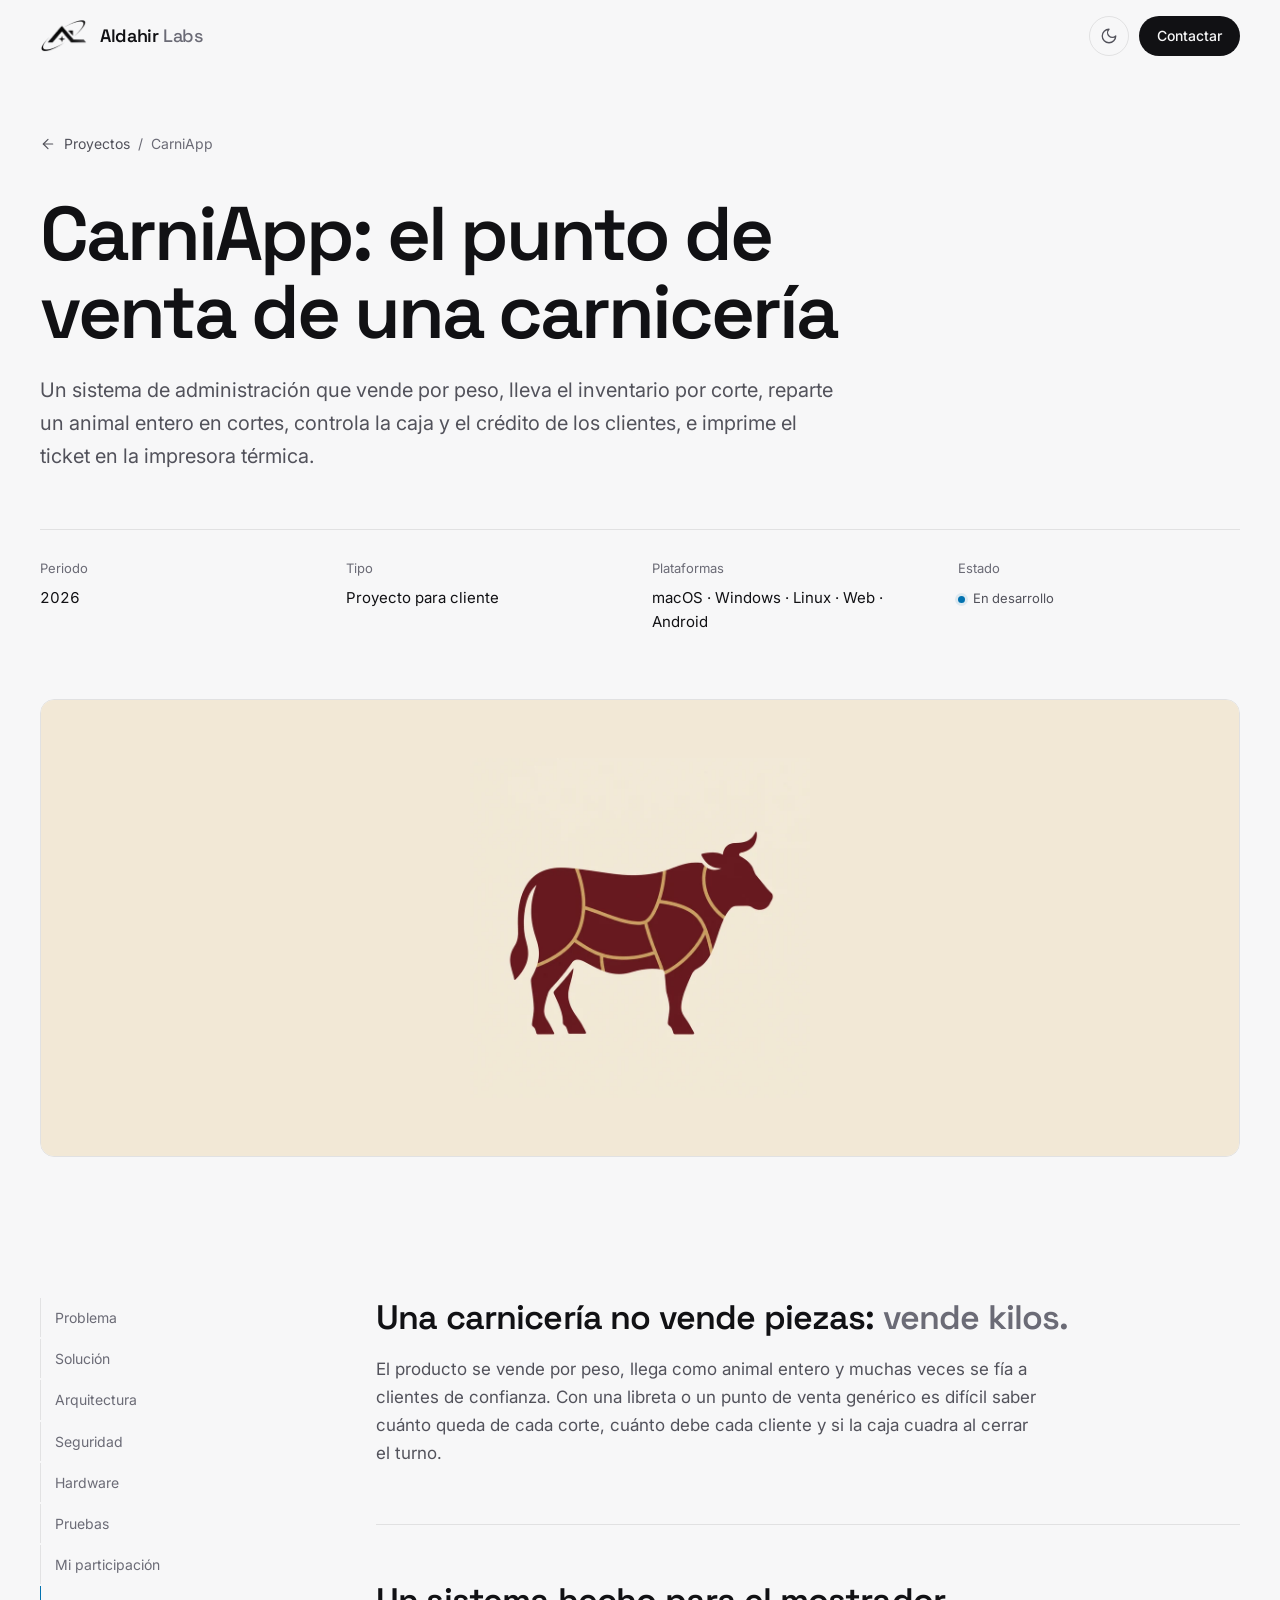
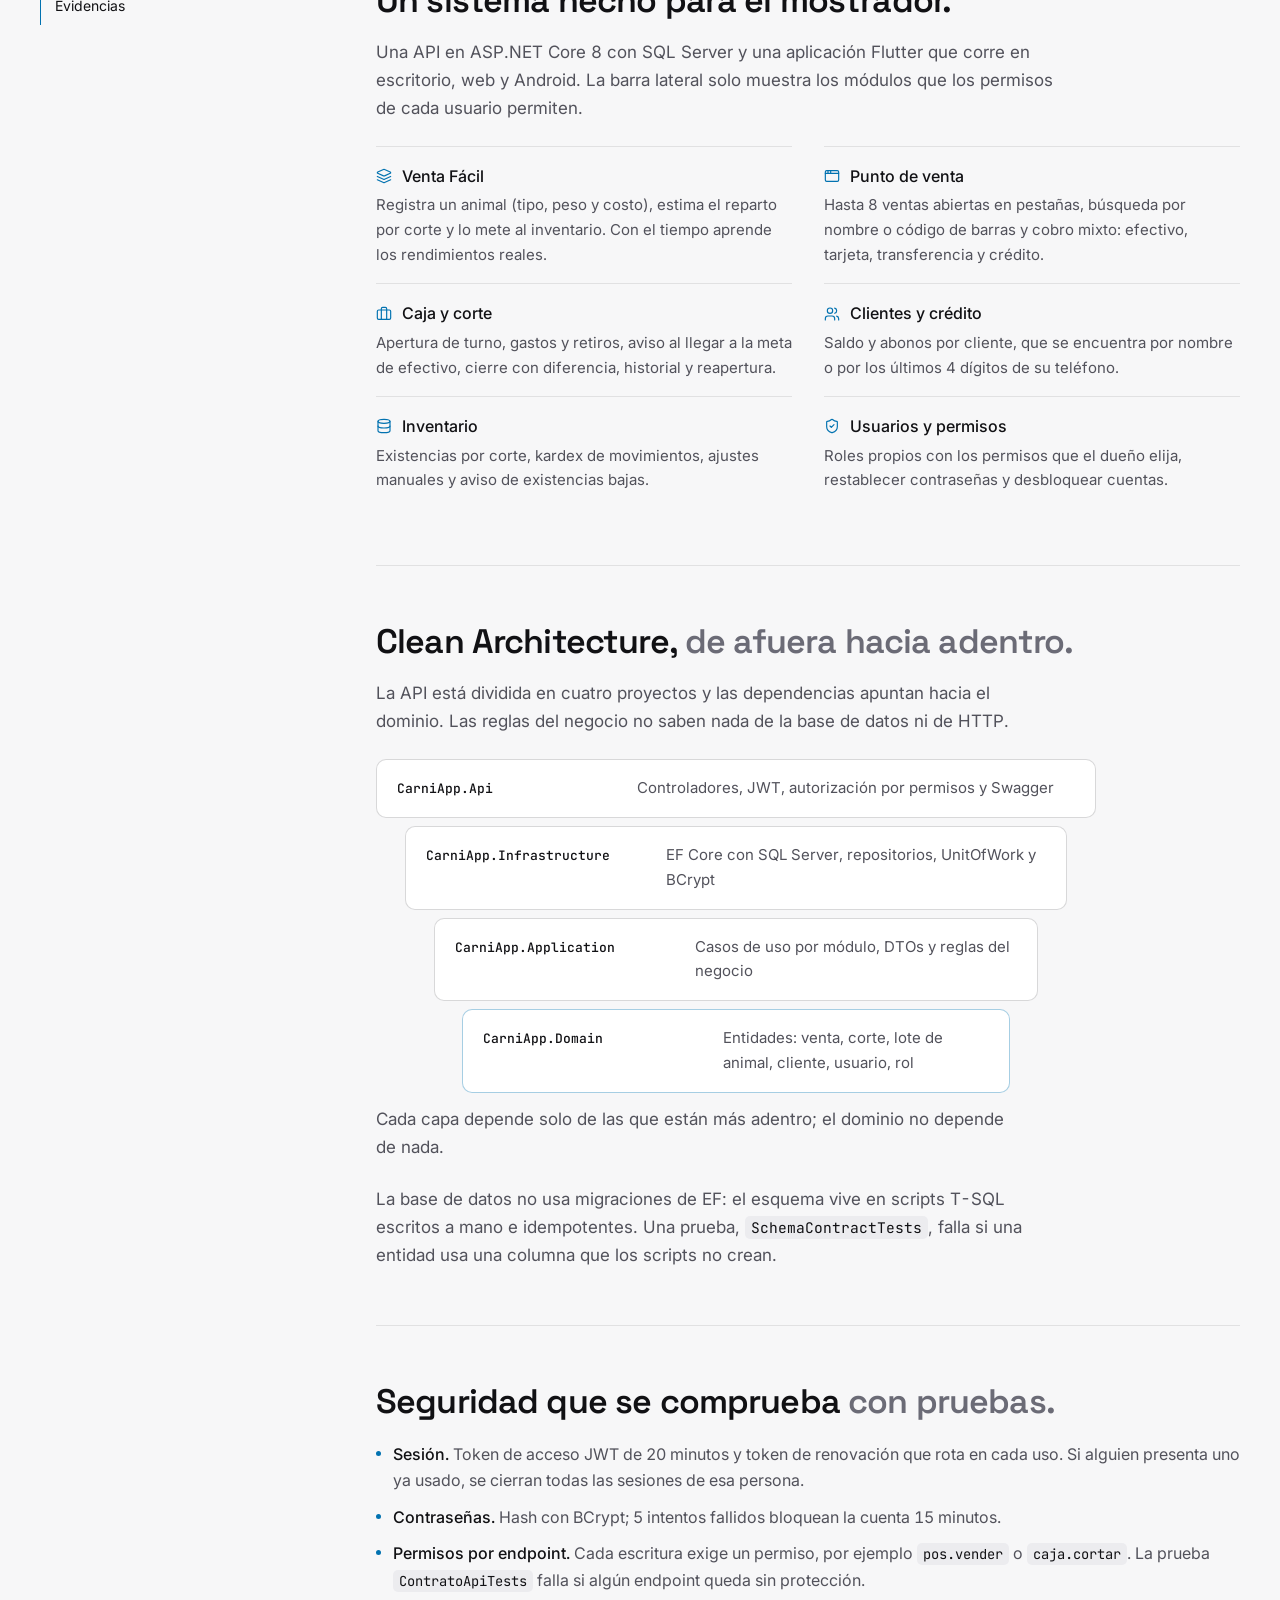
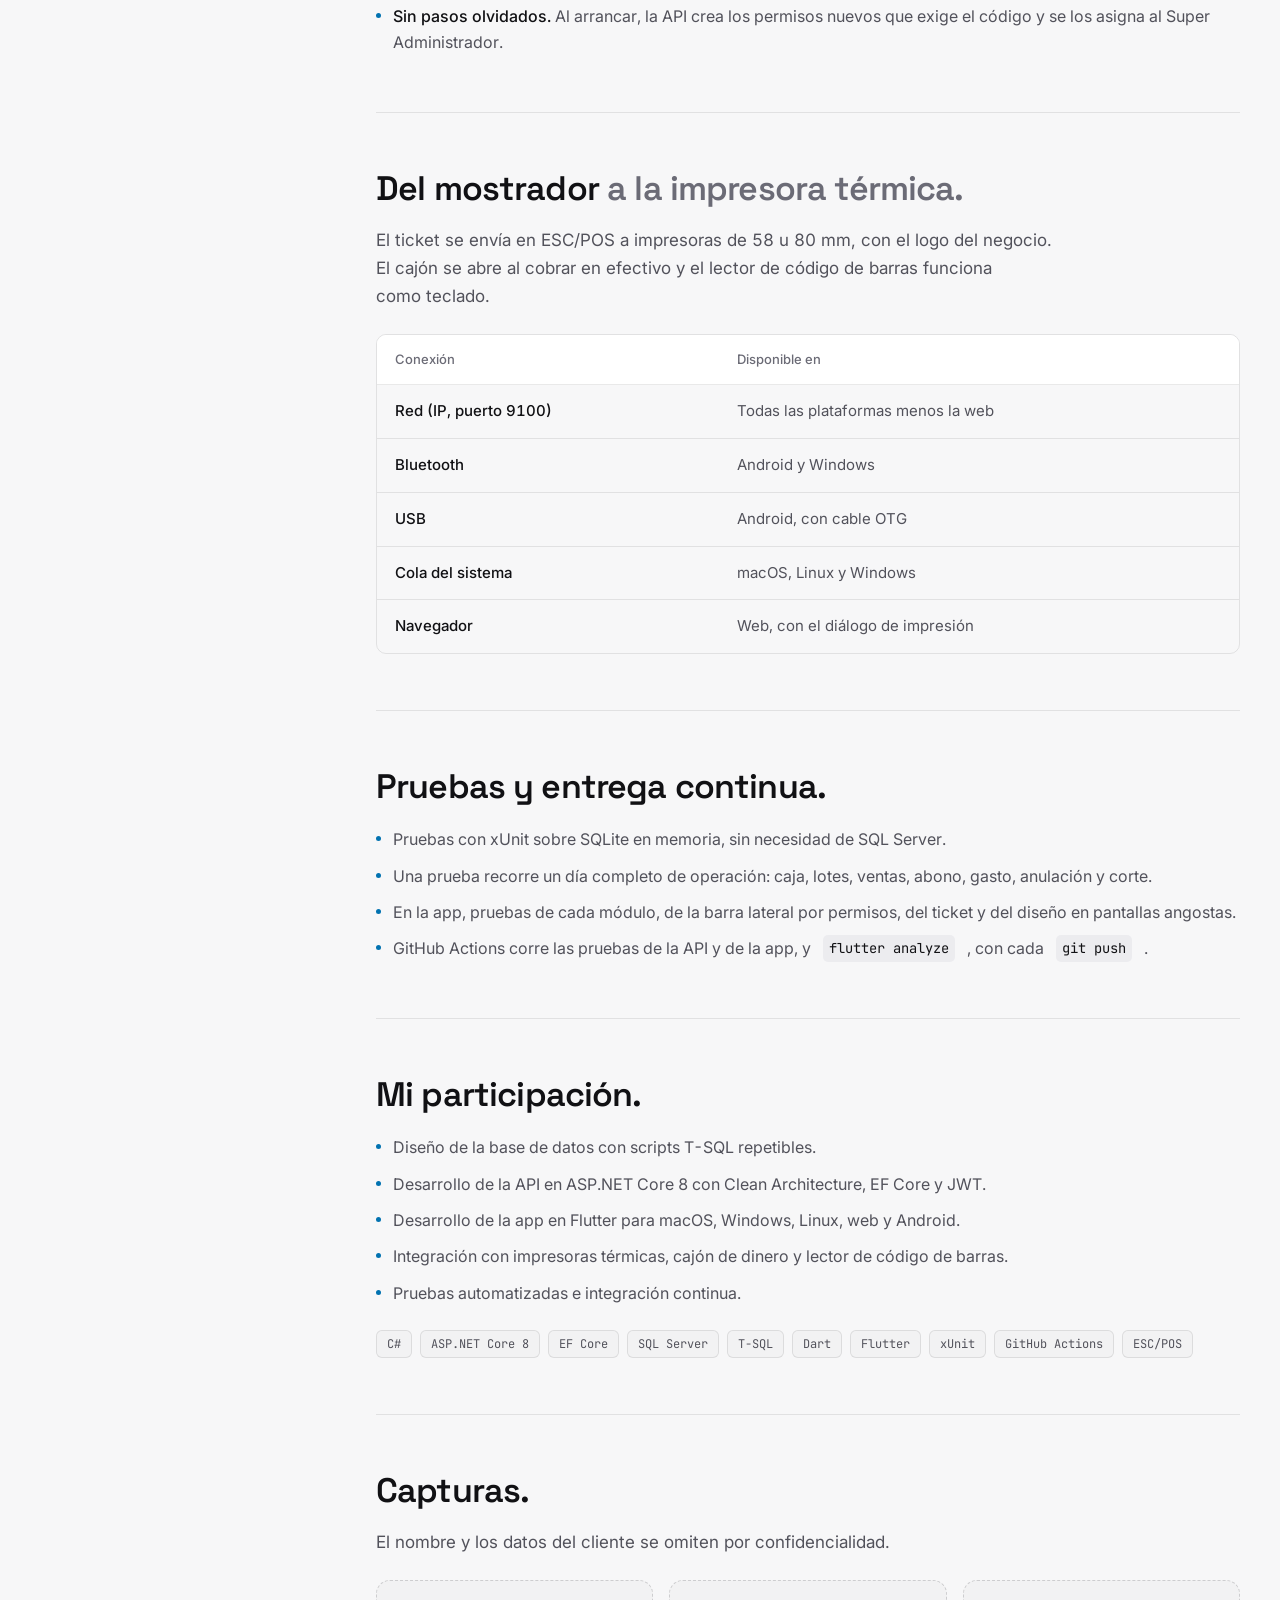
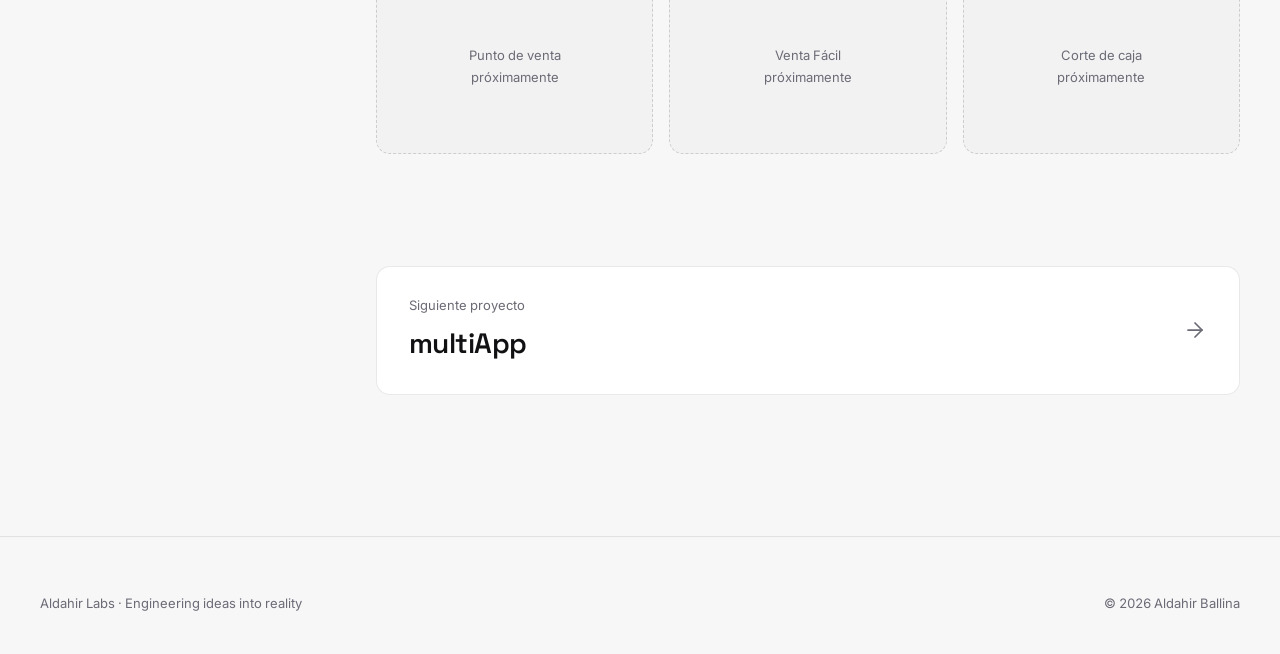
==== proyectos/carniapp.html @ 30ade59b "Web Site Upload" ====
<!doctype html>
<html lang="es">
<head>
  <meta charset="utf-8">
  <meta name="viewport" content="width=device-width, initial-scale=1, viewport-fit=cover">
  <title>CarniApp — Caso de estudio · Aldahir Labs</title>
  <meta name="description" content="Caso de estudio: sistema de administración y punto de venta para una carnicería, con API en ASP.NET Core 8 (Clean Architecture) y app Flutter para escritorio, web y Android.">
  <meta name="theme-color" content="#0b0b0d">
  <meta name="color-scheme" content="dark light">
  <script>
    // Tema: el elegido con el botón o, si no hay, el del sistema. Se aplica antes de pintar.
    (() => {
      let theme = null;
      try { theme = localStorage.getItem("al-theme"); } catch (e) {}
      if (theme !== "light" && theme !== "dark") theme = matchMedia("(prefers-color-scheme: light)").matches ? "light" : "dark";
      document.documentElement.dataset.theme = theme;
    })();
    // Movimiento al leer: se activa antes de pintar y se desactiva si main.js no carga
    if (!matchMedia("(prefers-reduced-motion: reduce)").matches) {
      document.documentElement.classList.add("motion");
      setTimeout(() => { if (!window.__alMotion) document.documentElement.classList.remove("motion"); }, 2500);
    }
  </script>
  <meta property="og:type" content="article">
  <meta property="og:site_name" content="Aldahir Labs">
  <meta property="og:title" content="CarniApp — Caso de estudio">
  <meta property="og:description" content="Punto de venta, inventario por corte, caja y crédito para una carnicería. ASP.NET Core 8 + Flutter.">
  <meta property="og:image" content="../assets/img/og-image.png">
  <meta name="twitter:card" content="summary_large_image">

  <link rel="icon" href="../favicon.ico" sizes="any">
  <link rel="icon" href="../assets/brand/favicon-64.png" type="image/png">
  <link rel="apple-touch-icon" href="../assets/brand/apple-touch-icon.png">

  <link rel="preconnect" href="https://fonts.googleapis.com">
  <link rel="preconnect" href="https://fonts.gstatic.com" crossorigin>
  <link href="https://fonts.googleapis.com/css2?family=Inter:wght@400;500;600&family=JetBrains+Mono:wght@400;500&family=Space+Grotesk:wght@500;600;700&display=swap" rel="stylesheet">
  <link rel="stylesheet" href="../assets/css/styles.css">
</head>
<body>
  <a class="skip-link" href="#main">Saltar al contenido</a>
  <div class="read-progress" aria-hidden="true"></div>

  <header class="nav" id="nav">
    <div class="container nav-inner">
      <a href="../index.html" class="brand" aria-label="Aldahir Labs, inicio">
        <span class="brand-mark"><img src="../assets/brand/isotipo.webp" alt="" width="48" height="34"><svg class="brand-glint" viewBox="0 0 24 24" aria-hidden="true"><path d="M12 0c.6 6.3 5.7 11.4 12 12-6.3.6-11.4 5.7-12 12-.6-6.3-5.7-11.4-12-12C6.3 11.4 11.4 6.3 12 0z"/></svg></span>
        <span class="brand-name">Aldahir <span>Labs</span></span>
      </a>
      <div class="nav-actions">
        <button class="theme-toggle" type="button" data-theme-toggle aria-label="Cambiar a modo claro"><svg class="icon icon-sun"><use href="../assets/icons.svg#sun"/></svg><svg class="icon icon-moon"><use href="../assets/icons.svg#moon"/></svg></button>
        <a href="../index.html#contacto" class="btn btn-primary btn-sm">Contactar</a>
      </div>
    </div>
  </header>

  <main id="main">
    <section class="cs-hero">
      <div class="container">
        <nav class="crumbs" aria-label="Ruta">
          <a href="../index.html#proyectos"><svg class="icon"><use href="../assets/icons.svg#arrow-left"/></svg>Proyectos</a>
          <span aria-hidden="true">/</span>
          <span aria-current="page">CarniApp</span>
        </nav>
        <h1 class="cs-title">CarniApp: el punto de venta de una carnicería</h1>
        <p class="cs-lead">Un sistema de administración que vende por peso, lleva el inventario por corte, reparte un animal entero en cortes, controla la caja y el crédito de los clientes, e imprime el ticket en la impresora térmica.</p>
        <dl class="cs-meta">
          <div><dt>Periodo</dt><dd>2026</dd></div>
          <div><dt>Tipo</dt><dd>Proyecto para cliente</dd></div>
          <div><dt>Plataformas</dt><dd>macOS · Windows · Linux · Web · Android</dd></div>
          <div><dt>Estado</dt><dd><span class="status">En desarrollo</span></dd></div>
        </dl>
      </div>
    </section>

    <div class="container">
      <figure class="case-figure" data-reveal="figure">
        <div class="case-visual visual-carni">
          <img src="../assets/img/projects/carniapp-icon-720.webp" alt="Ícono de CarniApp: silueta de una res dividida en cortes" width="720" height="720">
        </div>
      </figure>
    </div>

    <section class="section">
      <div class="container cs-body">
        <nav class="cs-toc" aria-label="Contenido del caso">
          <a href="#problema">Problema</a>
          <a href="#solucion">Solución</a>
          <a href="#arquitectura">Arquitectura</a>
          <a href="#seguridad">Seguridad</a>
          <a href="#hardware">Hardware</a>
          <a href="#calidad">Pruebas</a>
          <a href="#participacion">Mi participación</a>
          <a href="#evidencias">Evidencias</a>
        </nav>

        <div>
          <article class="cs-section" id="problema">
            <h2 data-reveal="title">Una carnicería no vende piezas: <span class="dim">vende kilos.</span></h2>
            <p>El producto se vende por peso, llega como animal entero y muchas veces se fía a clientes de confianza. Con una libreta o un punto de venta genérico es difícil saber cuánto queda de cada corte, cuánto debe cada cliente y si la caja cuadra al cerrar el turno.</p>
            <!-- TODO: ajusta este párrafo con el contexto real del cliente (sin nombrarlo si no está autorizado). -->
          </article>

          <article class="cs-section" id="solucion">
            <h2 data-reveal="title">Un sistema hecho para el mostrador.</h2>
            <p>Una API en ASP.NET Core 8 con SQL Server y una aplicación Flutter que corre en escritorio, web y Android. La barra lateral solo muestra los módulos que los permisos de cada usuario permiten.</p>
            <ul class="feature-list" data-reveal="list">
              <li><b><svg class="icon"><use href="../assets/icons.svg#layers"/></svg>Venta Fácil</b><span>Registra un animal (tipo, peso y costo), estima el reparto por corte y lo mete al inventario. Con el tiempo aprende los rendimientos reales.</span></li>
              <li><b><svg class="icon"><use href="../assets/icons.svg#app-window"/></svg>Punto de venta</b><span>Hasta 8 ventas abiertas en pestañas, búsqueda por nombre o código de barras y cobro mixto: efectivo, tarjeta, transferencia y crédito.</span></li>
              <li><b><svg class="icon"><use href="../assets/icons.svg#briefcase"/></svg>Caja y corte</b><span>Apertura de turno, gastos y retiros, aviso al llegar a la meta de efectivo, cierre con diferencia, historial y reapertura.</span></li>
              <li><b><svg class="icon"><use href="../assets/icons.svg#users"/></svg>Clientes y crédito</b><span>Saldo y abonos por cliente, que se encuentra por nombre o por los últimos 4 dígitos de su teléfono.</span></li>
              <li><b><svg class="icon"><use href="../assets/icons.svg#database"/></svg>Inventario</b><span>Existencias por corte, kardex de movimientos, ajustes manuales y aviso de existencias bajas.</span></li>
              <li><b><svg class="icon"><use href="../assets/icons.svg#shield"/></svg>Usuarios y permisos</b><span>Roles propios con los permisos que el dueño elija, restablecer contraseñas y desbloquear cuentas.</span></li>
            </ul>
          </article>

          <article class="cs-section" id="arquitectura">
            <h2 data-reveal="title">Clean Architecture, <span class="dim">de afuera hacia adentro.</span></h2>
            <p>La API está dividida en cuatro proyectos y las dependencias apuntan hacia el dominio. Las reglas del negocio no saben nada de la base de datos ni de HTTP.</p>
            <div class="layers" data-reveal="layers" role="list" aria-label="Capas de la API">
              <div class="layer" role="listitem"><b>CarniApp.Api</b><span>Controladores, JWT, autorización por permisos y Swagger</span></div>
              <div class="layer" role="listitem"><b>CarniApp.Infrastructure</b><span>EF Core con SQL Server, repositorios, UnitOfWork y BCrypt</span></div>
              <div class="layer" role="listitem"><b>CarniApp.Application</b><span>Casos de uso por módulo, DTOs y reglas del negocio</span></div>
              <div class="layer" role="listitem"><b>CarniApp.Domain</b><span>Entidades: venta, corte, lote de animal, cliente, usuario, rol</span></div>
            </div>
            <p class="layers-note">Cada capa depende solo de las que están más adentro; el dominio no depende de nada.</p>
            <p class="follow">La base de datos no usa migraciones de EF: el esquema vive en scripts T-SQL escritos a mano e idempotentes. Una prueba, <code>SchemaContractTests</code>, falla si una entidad usa una columna que los scripts no crean.</p>
          </article>

          <article class="cs-section" id="seguridad">
            <h2 data-reveal="title">Seguridad que se comprueba <span class="dim">con pruebas.</span></h2>
            <ul class="points" data-reveal="list">
              <li><span><strong>Sesión.</strong> Token de acceso JWT de 20 minutos y token de renovación que rota en cada uso. Si alguien presenta uno ya usado, se cierran todas las sesiones de esa persona.</span></li>
              <li><span><strong>Contraseñas.</strong> Hash con BCrypt; 5 intentos fallidos bloquean la cuenta 15 minutos.</span></li>
              <li><span><strong>Permisos por endpoint.</strong> Cada escritura exige un permiso, por ejemplo <code>pos.vender</code> o <code>caja.cortar</code>. La prueba <code>ContratoApiTests</code> falla si algún endpoint queda sin protección.</span></li>
              <li><span><strong>Sin pasos olvidados.</strong> Al arrancar, la API crea los permisos nuevos que exige el código y se los asigna al Super Administrador.</span></li>
            </ul>
          </article>

          <article class="cs-section" id="hardware">
            <h2 data-reveal="title">Del mostrador <span class="dim">a la impresora térmica.</span></h2>
            <p>El ticket se envía en ESC/POS a impresoras de 58 u 80 mm, con el logo del negocio. El cajón se abre al cobrar en efectivo y el lector de código de barras funciona como teclado.</p>
            <div class="table-wrap" data-reveal="fade">
              <table class="data-table">
                <thead><tr><th>Conexión</th><th>Disponible en</th></tr></thead>
                <tbody>
                  <tr><td>Red (IP, puerto 9100)</td><td>Todas las plataformas menos la web</td></tr>
                  <tr><td>Bluetooth</td><td>Android y Windows</td></tr>
                  <tr><td>USB</td><td>Android, con cable OTG</td></tr>
                  <tr><td>Cola del sistema</td><td>macOS, Linux y Windows</td></tr>
                  <tr><td>Navegador</td><td>Web, con el diálogo de impresión</td></tr>
                </tbody>
              </table>
            </div>
          </article>

          <article class="cs-section" id="calidad">
            <h2 data-reveal="title">Pruebas y entrega continua.</h2>
            <ul class="points" data-reveal="list">
              <li>Pruebas con xUnit sobre SQLite en memoria, sin necesidad de SQL Server.</li>
              <li>Una prueba recorre un día completo de operación: caja, lotes, ventas, abono, gasto, anulación y corte.</li>
              <li>En la app, pruebas de cada módulo, de la barra lateral por permisos, del ticket y del diseño en pantallas angostas.</li>
              <li>GitHub Actions corre las pruebas de la API y de la app, y <code>flutter analyze</code>, con cada <code>git push</code>.</li>
            </ul>
          </article>

          <article class="cs-section" id="participacion">
            <h2 data-reveal="title">Mi participación.</h2>
            <ul class="points" data-reveal="list">
              <li>Diseño de la base de datos con scripts T-SQL repetibles.</li>
              <li>Desarrollo de la API en ASP.NET Core 8 con Clean Architecture, EF Core y JWT.</li>
              <li>Desarrollo de la app en Flutter para macOS, Windows, Linux, web y Android.</li>
              <li>Integración con impresoras térmicas, cajón de dinero y lector de código de barras.</li>
              <li>Pruebas automatizadas e integración continua.</li>
            </ul>
            <div class="chips cs-chips">
              <span class="chip">C#</span><span class="chip">ASP.NET Core 8</span><span class="chip">EF Core</span><span class="chip">SQL Server</span><span class="chip">T-SQL</span><span class="chip">Dart</span><span class="chip">Flutter</span><span class="chip">xUnit</span><span class="chip">GitHub Actions</span><span class="chip">ESC/POS</span>
            </div>
          </article>

          <article class="cs-section" id="evidencias">
            <h2 data-reveal="title">Capturas.</h2>
            <p>El nombre y los datos del cliente se omiten por confidencialidad.</p>
            <!-- TODO: reemplaza estos marcadores por capturas reales (<img src="../assets/img/projects/carniapp-pos.webp" alt="...">). -->
            <div class="evidence-grid" data-reveal="list">
              <div class="evidence wide">Punto de venta<br>próximamente</div>
              <div class="evidence wide">Venta Fácil<br>próximamente</div>
              <div class="evidence wide">Corte de caja<br>próximamente</div>
            </div>
          </article>

          <a data-reveal="fade" class="next-case" href="multiapp.html">
            <span><small>Siguiente proyecto</small><b>multiApp</b></span>
            <svg class="icon"><use href="../assets/icons.svg#arrow-right"/></svg>
          </a>
        </div>
      </div>
    </section>
  </main>

  <footer class="footer footer-slim">
    <div class="container">
      <div class="footer-bottom">
        <span>Aldahir Labs · Engineering ideas into reality</span>
        <span>© <span data-year>2026</span> Aldahir Ballina</span>
      </div>
    </div>
  </footer>

  <script src="../assets/js/main.js" defer></script>
</body>
</html>
---- assets/css/styles.css ----
/* ==========================================================================
   Aldahir Labs — Design System v1.1
   Dark Minimalist Tech · Electric Blue · Space Grotesk + Inter + JetBrains Mono
   ========================================================================== */

:root {
  /* Paleta Obsidian */
  --obsidian: #0b0b0d;
  --graphite: #151519;
  --elevated: #222228;
  --white: #f5f5f5;
  --silver: #a1a1aa;
  --muted: #8b8b96;

  /* Acento */
  --accent: #38bdf8;
  --accent-soft: rgba(56, 189, 248, 0.12);
  --accent-line: rgba(56, 189, 248, 0.35);

  /* Líneas */
  --line: rgba(255, 255, 255, 0.08);
  --line-strong: rgba(255, 255, 255, 0.14);

  /* Superficies y efectos que cambian con el tema */
  --nav-bg: rgba(11, 11, 13, 0.78);
  --hover: rgba(255, 255, 255, 0.06);
  --chip-bg: rgba(255, 255, 255, 0.02);
  --scroll-thumb-hover: #33333b;
  --logo-filter: none;
  --glint: #fff;
  --glint-glow: rgba(255, 255, 255, 0.8);
  --net-line: 161, 161, 170;
  --net-hot: 56, 189, 248;

  /* Tipografía */
  --font-display: "Space Grotesk", system-ui, sans-serif;
  --font-body: "Inter", system-ui, -apple-system, "Segoe UI", sans-serif;
  --font-mono: "JetBrains Mono", ui-monospace, "SFMono-Regular", Menlo, monospace;

  /* Layout */
  --max: 1200px;
  --gutter: clamp(16px, 4vw, 32px);
  --radius: 14px;
  --radius-sm: 10px;
  --section-y: clamp(88px, 11vw, 144px);

  /* Movimiento */
  --ease: cubic-bezier(0.22, 1, 0.36, 1);
  --ease-expo: cubic-bezier(0.16, 1, 0.3, 1);
  --t: 240ms;
}

/* Modo claro: la misma identidad sobre fondo claro. El acento se oscurece
   para cumplir contraste AA sobre blanco. */
@media (prefers-color-scheme: light) {
  :root:not([data-theme]) {
    --obsidian: #f7f7f8;
    --graphite: #ffffff;
    --elevated: #ececef;
    --white: #111114;
    --silver: #52525b;
    --muted: #6b6b76;
    --accent: #0272b0;
    --accent-soft: rgba(2, 114, 176, 0.1);
    --accent-line: rgba(2, 114, 176, 0.35);
    --line: rgba(17, 17, 20, 0.09);
    --line-strong: rgba(17, 17, 20, 0.16);
    --nav-bg: rgba(247, 247, 248, 0.82);
    --hover: rgba(17, 17, 20, 0.05);
    --chip-bg: rgba(17, 17, 20, 0.02);
    --scroll-thumb-hover: #c9c9cf;
    --logo-filter: invert(1) brightness(0.85);
    --glint: #0272b0;
    --glint-glow: rgba(2, 114, 176, 0.45);
    --net-line: 82, 82, 91;
    --net-hot: 2, 114, 176;
  }
}
:root[data-theme="light"] {
  --obsidian: #f7f7f8;
  --graphite: #ffffff;
  --elevated: #ececef;
  --white: #111114;
  --silver: #52525b;
  --muted: #6b6b76;
  --accent: #0272b0;
  --accent-soft: rgba(2, 114, 176, 0.1);
  --accent-line: rgba(2, 114, 176, 0.35);
  --line: rgba(17, 17, 20, 0.09);
  --line-strong: rgba(17, 17, 20, 0.16);
  --nav-bg: rgba(247, 247, 248, 0.82);
  --hover: rgba(17, 17, 20, 0.05);
  --chip-bg: rgba(17, 17, 20, 0.02);
  --scroll-thumb-hover: #c9c9cf;
  --logo-filter: invert(1) brightness(0.85);
  --glint: #0272b0;
  --glint-glow: rgba(2, 114, 176, 0.45);
  --net-line: 82, 82, 91;
  --net-hot: 2, 114, 176;
}
:root { color-scheme: dark; }
:root[data-theme="light"] { color-scheme: light; }
@media (prefers-color-scheme: light) { :root:not([data-theme]) { color-scheme: light; } }

/* ---------- Reset y superficies del navegador ---------- */
*,
*::before,
*::after { box-sizing: border-box; }

html {
  scroll-behavior: smooth;
  scroll-padding-top: 88px;
  -webkit-text-size-adjust: 100%;
  scrollbar-color: var(--elevated) var(--obsidian);
  scrollbar-width: thin;
}
::-webkit-scrollbar { width: 10px; height: 10px; }
::-webkit-scrollbar-track { background: var(--obsidian); }
::-webkit-scrollbar-thumb { background: var(--elevated); border-radius: 10px; border: 2px solid var(--obsidian); }
::-webkit-scrollbar-thumb:hover { background: var(--scroll-thumb-hover); }

body {
  margin: 0;
  background: var(--obsidian);
  color: var(--white);
  font-family: var(--font-body);
  font-size: 16px;
  line-height: 1.65;
  caret-color: var(--accent);
  font-variant-numeric: tabular-nums;
  -webkit-font-smoothing: antialiased;
  -moz-osx-font-smoothing: grayscale;
  overflow-x: hidden;
}

img, svg { display: block; max-width: 100%; }
img { height: auto; }
a { color: inherit; text-decoration: none; text-underline-offset: 0.22em; text-decoration-thickness: 1px; }
button { font: inherit; color: inherit; background: none; border: 0; cursor: pointer; }
h1, h2, h3, h4, p, ul, ol, dl, dd, figure { margin: 0; }
ul, ol { padding: 0; list-style: none; }
h1, h2, h3 { text-wrap: balance; }
p { text-wrap: pretty; }

::selection { background: var(--accent); color: var(--obsidian); }

:focus-visible {
  outline: 2px solid var(--accent);
  outline-offset: 3px;
  border-radius: 6px;
}

.skip-link {
  position: absolute;
  left: 16px;
  top: -60px;
  z-index: 100;
  padding: 10px 16px;
  background: var(--accent);
  color: var(--obsidian);
  border-radius: var(--radius-sm);
  font-weight: 600;
  transition: top var(--t) var(--ease);
}
.skip-link:focus { top: 16px; }

.sr-only {
  position: absolute; width: 1px; height: 1px; padding: 0; margin: -1px;
  overflow: hidden; clip: rect(0 0 0 0); white-space: nowrap; border: 0;
}

/* ---------- Layout ---------- */
.container {
  width: 100%;
  max-width: calc(var(--max) + var(--gutter) * 2);
  margin-inline: auto;
  padding-inline: var(--gutter);
}

.section { padding-block: var(--section-y); position: relative; }
.section + .section { border-top: 1px solid var(--line); }

.section-head {
  display: grid;
  grid-template-columns: repeat(12, 1fr);
  gap: 24px;
  align-items: end;
  margin-bottom: clamp(40px, 6vw, 72px);
}
.section-head > h2 { grid-column: span 7; }
.section-head > p { grid-column: 9 / span 4; color: var(--silver); }

.h2 {
  font-family: var(--font-display);
  font-weight: 600;
  font-size: clamp(34px, 5vw, 56px);
  line-height: 1.05;
  letter-spacing: -0.03em;
}
.h2 .dim { color: var(--muted); }

.h3 {
  font-family: var(--font-display);
  font-weight: 600;
  font-size: clamp(20px, 2.2vw, 24px);
  line-height: 1.25;
  letter-spacing: -0.015em;
}

/* ---------- Iconos ---------- */
.icon {
  width: 18px;
  height: 18px;
  stroke: currentColor;
  fill: none;
  stroke-width: 1.75;
  stroke-linecap: round;
  stroke-linejoin: round;
  flex-shrink: 0;
}
.icon-lg { width: 22px; height: 22px; }

/* ---------- Botones y enlaces ---------- */
.btn {
  display: inline-flex;
  align-items: center;
  justify-content: center;
  gap: 10px;
  height: 48px;
  padding-inline: 22px;
  border-radius: 999px;
  font-weight: 500;
  font-size: 15px;
  white-space: nowrap;
  transition: background var(--t) var(--ease), color var(--t) var(--ease),
    border-color var(--t) var(--ease), transform var(--t) var(--ease);
}
.btn .icon { transition: transform var(--t) var(--ease); }
.btn:hover .icon-arrow { transform: translate(2px, -2px); }
.btn:active { transform: scale(0.98); }
.btn-sm { height: 40px; padding-inline: 18px; font-size: 14px; }

.btn-primary { background: var(--white); color: var(--obsidian); }
.btn-primary:hover { background: var(--accent); }

.btn-ghost { border: 1px solid var(--line-strong); color: var(--white); }
.btn-ghost:hover { border-color: var(--accent-line); background: var(--accent-soft); }

.link-arrow {
  display: inline-flex;
  align-items: center;
  gap: 6px;
  color: var(--white);
  font-weight: 500;
  font-size: 15px;
  transition: color var(--t) var(--ease);
}
.link-arrow .icon { width: 16px; height: 16px; transition: transform var(--t) var(--ease); }
.link-arrow:hover { color: var(--accent); }
.link-arrow:hover .icon { transform: translate(2px, -2px); }

/* ---------- Chips y estados ---------- */
.chips { display: flex; flex-wrap: wrap; gap: 8px; }
.chip {
  font-family: var(--font-mono);
  font-size: 12px;
  line-height: 1;
  padding: 7px 10px;
  border-radius: 6px;
  border: 1px solid var(--line);
  background: var(--chip-bg);
  color: var(--silver);
  white-space: nowrap;
}

.status {
  display: inline-flex;
  align-items: center;
  gap: 8px;
  font-size: 13px;
  color: var(--silver);
  white-space: nowrap;
}
.status::before {
  content: "";
  width: 7px;
  height: 7px;
  border-radius: 50%;
  background: var(--accent);
  box-shadow: 0 0 0 3px var(--accent-soft);
}
.status.is-done::before { background: #34d399; box-shadow: 0 0 0 3px rgba(52, 211, 153, 0.12); }

/* ==========================================================================
   Navbar
   ========================================================================== */
.nav {
  position: fixed;
  inset: 0 0 auto 0;
  z-index: 50;
  border-bottom: 1px solid transparent;
  transition: background var(--t) var(--ease), border-color var(--t) var(--ease);
}
.nav.is-scrolled {
  background: var(--nav-bg);
  backdrop-filter: saturate(160%) blur(14px);
  -webkit-backdrop-filter: saturate(160%) blur(14px);
  border-bottom-color: var(--line);
}
.nav-inner { display: flex; align-items: center; justify-content: space-between; height: 72px; }
.brand { display: flex; align-items: center; gap: 12px; }
.brand img { height: 34px; width: auto; filter: var(--logo-filter); }

/* Marca: destello metálico sobre el isotipo (enmascarado con su propia forma)
   y la estrella del logo que titila */
.brand-mark { position: relative; display: block; width: 48px; height: 34px; }
.brand-mark::after {
  content: "";
  position: absolute;
  inset: 0;
  background: linear-gradient(105deg, transparent 36%, rgba(56, 189, 248, 0.75) 45%, #fff 50%, rgba(56, 189, 248, 0.75) 55%, transparent 64%) no-repeat;
  background-size: 260% 100%;
  background-position: 130% 0;
  -webkit-mask: url("../brand/isotipo.webp") center / contain no-repeat;
  mask: url("../brand/isotipo.webp") center / contain no-repeat;
  opacity: 0;
  pointer-events: none;
}
.brand-glint {
  position: absolute;
  left: 45.4%;
  top: 58.5%;
  width: 13px;
  height: 13px;
  margin: -6.5px 0 0 -6.5px;
  fill: var(--glint);
  filter: drop-shadow(0 0 3px var(--glint-glow));
  opacity: 0;
  transform: scale(0) rotate(-45deg);
  pointer-events: none;
}
.brand.is-shining .brand-mark::after,
.brand:hover .brand-mark::after,
.brand:focus-visible .brand-mark::after { animation: brand-sheen 1300ms cubic-bezier(0.45, 0, 0.25, 1) both; }
.brand.is-shining .brand-glint,
.brand:hover .brand-glint,
.brand:focus-visible .brand-glint { animation: brand-glint 900ms var(--ease-expo) 560ms both; }
@keyframes brand-sheen {
  0% { background-position: 130% 0; opacity: 0; }
  12%, 85% { opacity: 1; }
  100% { background-position: -30% 0; opacity: 0; }
}
@keyframes brand-glint {
  0% { opacity: 0; transform: scale(0) rotate(-45deg); }
  45% { opacity: 1; transform: scale(1) rotate(0deg); }
  100% { opacity: 0; transform: scale(0.2) rotate(45deg); }
}
.brand-name span { transition: color var(--t) var(--ease); }
.brand:hover .brand-name span { color: var(--silver); }
.brand-name { font-family: var(--font-display); font-weight: 600; font-size: 18px; letter-spacing: -0.02em; }
.brand-name span { color: var(--muted); font-weight: 500; }

.nav-links { display: flex; align-items: center; gap: 4px; }
.nav-links a {
  padding: 8px 14px;
  font-size: 14px;
  color: var(--silver);
  border-radius: 999px;
  transition: color var(--t) var(--ease), background var(--t) var(--ease);
}
.nav-links a:hover { color: var(--white); }
.nav-links a.is-active { color: var(--white); background: var(--hover); }

.nav-actions { display: flex; align-items: center; gap: 10px; }
.theme-toggle {
  display: inline-grid;
  place-items: center;
  width: 40px;
  height: 40px;
  border-radius: 999px;
  border: 1px solid var(--line);
  color: var(--silver);
  transition: color var(--t) var(--ease), border-color var(--t) var(--ease), background var(--t) var(--ease);
}
.theme-toggle:hover { color: var(--white); border-color: var(--line-strong); background: var(--hover); }
.theme-toggle .icon { grid-area: 1 / 1; transition: transform 500ms var(--ease-expo), opacity 300ms var(--ease); }
.theme-toggle .icon-moon { opacity: 0; transform: rotate(-90deg) scale(0.5); }
:root[data-theme="light"] .theme-toggle .icon-sun { opacity: 0; transform: rotate(90deg) scale(0.5); }
:root[data-theme="light"] .theme-toggle .icon-moon { opacity: 1; transform: none; }

/* Cambio de tema con fundido (View Transitions) */
::view-transition-old(root),
::view-transition-new(root) { animation-duration: 450ms; animation-timing-function: var(--ease); }

.nav-toggle {
  display: none;
  width: 44px;
  height: 44px;
  align-items: center;
  justify-content: center;
  border-radius: 12px;
  border: 1px solid var(--line);
}

.mobile-menu {
  position: fixed;
  inset: 72px 0 0 0;
  z-index: 49;
  background: var(--obsidian);
  padding: 16px var(--gutter) 40px;
  display: flex;
  flex-direction: column;
  opacity: 0;
  visibility: hidden;
  transform: translateY(-8px);
  transition: opacity var(--t) var(--ease), transform var(--t) var(--ease), visibility var(--t);
}
.mobile-menu.is-open { opacity: 1; visibility: visible; transform: none; }
.mobile-menu .m-link {
  display: flex;
  justify-content: space-between;
  align-items: center;
  padding: 18px 0;
  border-bottom: 1px solid var(--line);
  font-family: var(--font-display);
  font-size: 28px;
  font-weight: 500;
  letter-spacing: -0.02em;
}
.mobile-menu .m-link .icon { color: var(--muted); }
.mobile-menu .btn { margin-top: auto; }

/* ==========================================================================
   Hero
   ========================================================================== */
.hero {
  position: relative;
  padding-top: clamp(124px, 15vh, 168px);
  padding-bottom: clamp(72px, 9vw, 112px);
  overflow: hidden;
}
/* Fondo: red de nodos que se conectan y siguen al cursor (dibujada en main.js) */
.node-net {
  position: absolute;
  inset: 0;
  z-index: 0;
  width: 100%;
  height: 100%;
  pointer-events: none;
  opacity: 0;
  transition: opacity 1600ms var(--ease);
}
.node-net.is-ready { opacity: 1; }
.hero-net {
  -webkit-mask-image: linear-gradient(to bottom, #000 70%, transparent);
  mask-image: linear-gradient(to bottom, #000 70%, transparent);
}
.hero > .container { position: relative; z-index: 1; }

.hero-title {
  font-family: var(--font-display);
  font-weight: 600;
  font-size: clamp(42px, 6.6vw, 88px);
  line-height: 1;
  letter-spacing: -0.04em;
  max-width: 15.5em;
}
.hero-title .dim { color: var(--muted); }
.hero-title .accent { color: var(--accent); }

/* Frase rotativa: lo que construyo. Todas ocupan la misma celda,
   así el titular no salta de línea al cambiar. */
.rotator {
  position: relative;
  display: inline-grid;
  color: var(--white);
  clip-path: inset(-0.15em -0.5em -0.18em -0.5em);
}
/* Temporizador: se llena mientras la frase está visible */
.rotator::after {
  content: "";
  position: absolute;
  left: 0;
  right: 0;
  bottom: -0.04em;
  height: max(2px, 0.04em);
  border-radius: 2px;
  background: var(--accent-line);
  transform: scaleX(0);
  transform-origin: left;
  opacity: 0;
}
.rotator.is-timing::after { opacity: 1; animation: rot-timer var(--rot-hold, 2600ms) linear both; }
@keyframes rot-timer { to { transform: scaleX(1); } }
.rot-item { grid-area: 1 / 1; justify-self: start; }
.motion .rotator.is-sized { transition: width 700ms var(--ease-expo); }
.motion .rotator.is-sized .rot-item { white-space: nowrap; }
.rot-item:not(.is-current) { visibility: hidden; }
.motion .rot-item {
  visibility: visible;
  opacity: 0;
  transform: translateY(120%);
  transition: transform 750ms var(--ease-expo), opacity 450ms var(--ease);
}
.motion .rot-item.is-current { opacity: 1; transform: none; }
.motion .rot-item.is-leaving { opacity: 0; transform: translateY(-120%); }

.hero-row {
  display: grid;
  grid-template-columns: repeat(12, 1fr);
  gap: 24px;
  margin-top: clamp(48px, 7vw, 88px);
  align-items: start;
}
.hero-intro { grid-column: span 5; }
.hero-lead { font-size: clamp(17px, 1.5vw, 19px); color: var(--silver); max-width: 34em; margin-bottom: 32px; }
.hero-lead strong { color: var(--white); font-weight: 500; }
.hero-actions { display: flex; flex-wrap: wrap; gap: 12px; align-items: center; }

/* Índice de proyectos: el trabajo visible desde el primer vistazo */
.work-index { grid-column: 7 / span 6; }
.work-index-head {
  display: flex;
  justify-content: space-between;
  align-items: baseline;
  padding-bottom: 14px;
  font-size: 14px;
  color: var(--muted);
}
.work-index-head a { color: var(--silver); transition: color var(--t) var(--ease); }
.work-index-head a:hover { color: var(--accent); }

.idx-row {
  display: grid;
  grid-template-columns: 48px 1fr auto 20px;
  gap: 18px;
  align-items: center;
  padding: 16px 0;
  border-top: 1px solid var(--line);
}
.idx-row:last-child { border-bottom: 1px solid var(--line); }
.idx-row:hover .idx-name { color: var(--accent); }
.idx-name { transition: color var(--t) var(--ease); }
.idx-thumb {
  width: 48px;
  height: 48px;
  border-radius: 12px;
  overflow: hidden;
  border: 1px solid var(--line-strong);
  transition: transform var(--t) var(--ease);
}
.idx-thumb img { width: 100%; height: 100%; object-fit: cover; }
.idx-row:hover .idx-thumb { transform: scale(1.06); }
.idx-mono {
  display: grid;
  place-items: center;
  background: var(--elevated);
  font-family: var(--font-display);
  font-weight: 600;
  font-size: 13px;
  letter-spacing: -0.01em;
  color: var(--white);
}
.idx-name { display: block; font-family: var(--font-display); font-weight: 600; font-size: 18px; letter-spacing: -0.015em; line-height: 1.3; }
.idx-desc { display: block; font-size: 14px; color: var(--silver); line-height: 1.45; }
.idx-meta { font-size: 13px; color: var(--muted); text-align: right; white-space: nowrap; }
.idx-row > .icon { color: var(--muted); transition: transform var(--t) var(--ease), color var(--t) var(--ease); }
.idx-row:hover > .icon { color: var(--accent); transform: translate(2px, -2px); }

/* Momento de entrada: un solo gesto, en el hero */
@media (prefers-reduced-motion: no-preference) {
  .hero-title { animation: title-in 1100ms var(--ease-expo) both; }
  .hero-intro { animation: fade-up 900ms var(--ease-expo) 220ms both; }
  .idx-row { animation: fade-up 800ms var(--ease-expo) both; animation-delay: calc(360ms + var(--i, 0) * 70ms); }
  .work-index-head { animation: fade-up 800ms var(--ease-expo) 300ms both; }
}
@keyframes title-in {
  from { clip-path: inset(0 0 100% 0); transform: translateY(28px); }
  to { clip-path: inset(0 0 -10% 0); transform: none; }
}
@keyframes fade-up {
  from { opacity: 0; transform: translateY(14px); }
  to { opacity: 1; transform: none; }
}

/* ==========================================================================
   Proyectos
   ========================================================================== */
.case-list { display: grid; }
.case-row {
  display: grid;
  grid-template-columns: 5fr 7fr;
  gap: clamp(24px, 4vw, 56px);
  align-items: center;
  padding: clamp(28px, 3.5vw, 40px) 0;
  border-top: 1px solid var(--line);
}
.case-row:last-child { border-bottom: 1px solid var(--line); }

.case-visual {
  position: relative;
  aspect-ratio: 2 / 1;
  overflow: hidden;
  display: grid;
  place-items: center;
  border: 1px solid var(--line);
  border-radius: var(--radius);
}
.case-visual > img { transition: scale 700ms var(--ease-expo); }
.case-row:hover .case-visual > img { scale: 1.04; }

/* CarniApp: su propia identidad (hueso, vino, bronce) */
.visual-carni { background: #f2e8d6; border-color: transparent; }
.visual-carni > img { width: 44%; max-width: 360px; }

/* multiApp: el gráfico destacado de la tienda */
.visual-multi { background: #1f1832; }
.visual-multi > img { width: 100%; height: 100%; object-fit: cover; }

/* EDI 301: diagrama de arquitectura */
.visual-edi {
  background:
    radial-gradient(ellipse 80% 70% at 50% 0%, rgba(56, 189, 248, 0.07), transparent 70%),
    var(--obsidian);
  padding: 24px;
}

.platforms {
  position: absolute;
  left: 18px;
  right: 18px;
  bottom: 16px;
  display: flex;
  flex-wrap: wrap;
  justify-content: center;
  gap: 6px;
}
.platforms span {
  font-size: 12px;
  padding: 5px 9px;
  border-radius: 999px;
  border: 1px solid var(--line-strong);
  background: var(--graphite);
  color: var(--silver);
}

.case-body { min-width: 0; }
.case-top { display: flex; align-items: center; justify-content: space-between; gap: 12px; margin-bottom: 12px; }
.case-kind { font-size: 13px; color: var(--muted); }
.case-title { font-family: var(--font-display); font-weight: 600; font-size: clamp(24px, 2.6vw, 32px); line-height: 1.15; letter-spacing: -0.025em; margin-bottom: 10px; }
.case-title a { transition: color var(--t) var(--ease); }
.case-row:hover .case-title a { color: var(--accent); }
.case-desc { color: var(--silver); max-width: 56ch; margin-bottom: 20px; }

.points { display: grid; gap: 10px; }
.points li { display: flex; gap: 12px; font-size: 15px; color: var(--silver); }
.points li::before {
  content: "";
  flex-shrink: 0;
  width: 5px;
  height: 5px;
  margin-top: 10px;
  border-radius: 50%;
  background: var(--accent);
}
.points strong { color: var(--white); font-weight: 500; }

.case-foot { display: flex; align-items: center; justify-content: space-between; gap: 16px; flex-wrap: wrap; }
.case-foot .chips { flex: 1; }

/* Diagrama de arquitectura */
.arch { display: flex; align-items: center; width: 100%; max-width: 480px; }
.arch-node {
  flex: 1;
  text-align: center;
  padding: 18px 10px;
  border: 1px solid var(--line-strong);
  border-radius: 12px;
  background: var(--graphite);
}
.arch-node .icon { margin: 0 auto 10px; color: var(--accent); width: 22px; height: 22px; }
.arch-node b { display: block; font-family: var(--font-display); font-weight: 600; font-size: 14px; }
.arch-node small { display: block; font-size: 12px; color: var(--muted); margin-top: 2px; }
.arch-link { position: relative; flex: 0 0 36px; height: 1px; background: var(--accent-line); }
.arch-link::after {
  content: "";
  position: absolute;
  top: -2px;
  left: 0;
  width: 5px;
  height: 5px;
  border-radius: 50%;
  background: var(--accent);
  opacity: 0;
}
/* Flujo de datos solo al interactuar: nada de animaciones constantes */
.case-row:hover .arch-link::after, .case-figure:hover .arch-link::after { animation: packet 1.6s var(--ease) infinite; }
@keyframes packet {
  0% { left: 0; opacity: 0; }
  20%, 80% { opacity: 1; }
  100% { left: calc(100% - 5px); opacity: 0; }
}

/* Otros proyectos: filas compactas */
.more { margin-top: clamp(56px, 7vw, 88px); }
.more-head { display: flex; justify-content: space-between; align-items: baseline; gap: 16px; margin-bottom: 20px; }
.more-head p { font-size: 14px; color: var(--muted); }
.more-row {
  display: grid;
  grid-template-columns: 3fr 5fr 3fr 1fr;
  gap: 24px;
  align-items: baseline;
  padding: 22px 0;
  border-top: 1px solid var(--line);
}
.more-row:last-child { border-bottom: 1px solid var(--line); }
.more-row .h3 { font-size: 22px; }
.more-row p { color: var(--silver); font-size: 15px; }
.more-row .year { font-size: 13px; color: var(--muted); text-align: right; }

/* ==========================================================================
   Servicios: cada oferta respaldada por un proyecto
   ========================================================================== */
.offer-row {
  display: grid;
  grid-template-columns: 4fr 5fr 3fr;
  gap: 24px;
  align-items: baseline;
  padding: 30px 0;
  border-top: 1px solid var(--line);
}
.offer-row:last-child { border-bottom: 1px solid var(--line); }
.offer-row .h3 { font-size: clamp(22px, 2.4vw, 28px); letter-spacing: -0.02em; }
.offer-row > p { color: var(--silver); }
.proof { font-size: 14px; color: var(--muted); }
.proof a { color: var(--white); text-decoration: underline; text-decoration-color: var(--line-strong); transition: color var(--t) var(--ease), text-decoration-color var(--t) var(--ease); }
.proof a:hover { color: var(--accent); text-decoration-color: var(--accent-line); }

/* ==========================================================================
   Tecnologías
   ========================================================================== */
.stack-row {
  display: grid;
  grid-template-columns: 3fr 9fr;
  gap: 24px;
  padding: 24px 0;
  border-top: 1px solid var(--line);
}
.stack-row:last-of-type { border-bottom: 1px solid var(--line); }
.stack-row h3 { font-family: var(--font-display); font-weight: 500; font-size: 22px; color: var(--silver); letter-spacing: -0.01em; }
.stack-items { display: flex; flex-wrap: wrap; align-items: center; gap: 10px 28px; }
.stack-items li { display: inline-flex; align-items: center; gap: 10px; font-size: 17px; line-height: 1.5; color: var(--muted); }
.stack-items li.core { color: var(--white); }
.stack-items li.core::before { content: ""; width: 6px; height: 6px; border-radius: 2px; background: var(--accent); }
.stack-note { margin-top: 18px; font-size: 14px; color: var(--muted); display: flex; align-items: center; gap: 10px; }
.stack-note i { width: 6px; height: 6px; border-radius: 2px; background: var(--accent); }

/* ==========================================================================
   Trayectoria
   ========================================================================== */
.tl-item {
  display: grid;
  grid-template-columns: 2fr 6fr 4fr;
  gap: 24px;
  padding: 36px 0;
  border-top: 1px solid var(--line);
}
.tl-item:last-child { border-bottom: 1px solid var(--line); }
.tl-date { font-family: var(--font-mono); font-size: 13px; color: var(--accent); padding-top: 5px; }
.tl-org { display: block; font-size: 14px; color: var(--muted); margin-top: 6px; }
.tl-main p { color: var(--silver); margin-top: 14px; max-width: 60ch; }
.tl-main ul { display: grid; gap: 8px; margin-top: 14px; }
.tl-main li { display: flex; gap: 12px; color: var(--silver); font-size: 15px; }
.tl-main li::before { content: ""; flex-shrink: 0; width: 10px; height: 1px; margin-top: 12px; background: var(--muted); }
.tl-side { display: flex; flex-direction: column; align-items: flex-start; gap: 10px; }
.tl-tag {
  display: inline-flex;
  align-items: center;
  gap: 8px;
  font-size: 13px;
  color: var(--silver);
  padding: 6px 10px;
  border: 1px solid var(--line);
  border-radius: 8px;
}
.tl-tag .icon { width: 15px; height: 15px; color: var(--accent); }

/* ==========================================================================
   Sobre mí
   ========================================================================== */
.about { display: grid; grid-template-columns: repeat(12, 1fr); gap: 24px; }
.about-copy { grid-column: 1 / span 7; grid-row: 1 / span 2; }
.about-copy .h2 { margin-bottom: 32px; }
.about-copy p { color: var(--silver); font-size: 17px; margin-bottom: 18px; max-width: 62ch; }
.about-copy p strong { color: var(--white); font-weight: 500; }
.about-side { grid-column: 9 / span 4; grid-row: 2; display: grid; gap: 0; align-content: start; }

/* Foto: acompaña la historia, no compite con los proyectos del hero */
.about-photo {
  grid-column: 9 / span 4;
  grid-row: 1;
  margin-bottom: 8px;
  border-radius: var(--radius);
  overflow: hidden;
  border: 1px solid var(--line);
  background: var(--elevated);
  aspect-ratio: 4 / 5;
}
.about-photo img { width: 100%; height: 100%; object-fit: cover; transition: scale 900ms var(--ease-expo); }
.about-photo:hover img { scale: 1.03; }
.fact { padding: 20px 0; border-top: 1px solid var(--line); }
.fact:last-child { border-bottom: 1px solid var(--line); }
.fact-label { display: flex; align-items: center; gap: 10px; font-size: 13px; color: var(--muted); margin-bottom: 8px; }
.fact-label .icon { width: 15px; height: 15px; color: var(--accent); }
.fact-value { font-size: 16px; color: var(--white); }
.fact-value small { display: block; color: var(--silver); font-size: 14px; }
.lang { display: flex; justify-content: space-between; align-items: center; font-size: 16px; padding: 2px 0; }
.lang span:last-child { font-size: 14px; color: var(--silver); }

.principle {
  margin-top: 40px;
  padding-top: 28px;
  border-top: 1px solid var(--line);
  max-width: 62ch;
}
.principle p { margin: 0 !important; color: var(--white) !important; font-family: var(--font-display); font-size: clamp(24px, 3vw, 34px) !important; letter-spacing: -0.02em; line-height: 1.3; }
.principle p::before { content: "“"; color: var(--accent); margin-right: 2px; }
.principle p::after { content: "”"; color: var(--accent); margin-left: 2px; }

/* ==========================================================================
   Contacto
   ========================================================================== */
.contact-card {
  position: relative;
  border: 1px solid var(--line-strong);
  border-radius: 20px;
  padding: clamp(32px, 6vw, 80px);
  background:
    radial-gradient(ellipse 60% 80% at 100% 0%, rgba(56, 189, 248, 0.09), transparent 60%),
    var(--graphite);
  overflow: hidden;
}
.contact-card::after {
  content: "";
  position: absolute;
  right: -40px;
  bottom: -60px;
  width: 340px;
  height: 260px;
  background: url("../brand/isotipo.webp") no-repeat center / contain;
  opacity: 0.05;
  filter: var(--logo-filter);
  pointer-events: none;
}
.contact-grid { position: relative; z-index: 1; display: grid; grid-template-columns: 7fr 5fr; gap: 48px; align-items: end; }
.contact-title {
  font-family: var(--font-display);
  font-weight: 600;
  font-size: clamp(40px, 6.4vw, 80px);
  line-height: 1;
  letter-spacing: -0.04em;
  margin-bottom: 24px;
}
.contact-title .dim { color: var(--muted); }
.contact-lead { color: var(--silver); font-size: 18px; max-width: 30em; margin-bottom: 36px; }
.contact-link {
  display: flex;
  align-items: center;
  gap: 16px;
  padding: 18px 4px;
  border-top: 1px solid var(--line);
  transition: color var(--t) var(--ease), padding var(--t) var(--ease);
}
.contact-link:last-child { border-bottom: 1px solid var(--line); }
.contact-link .icon { color: var(--muted); transition: color var(--t) var(--ease), transform var(--t) var(--ease); }
.contact-link .cl-text { flex: 1; min-width: 0; }
.contact-link .cl-label { display: block; font-size: 13px; color: var(--muted); }
.contact-link .cl-value { display: block; font-size: 16px; overflow: hidden; text-overflow: ellipsis; }
.contact-link:hover { color: var(--accent); padding-left: 10px; }
.contact-link:hover .icon { color: var(--accent); }
.contact-link:hover .icon-arrow { transform: translate(2px, -2px); }

.copy-btn {
  display: inline-flex;
  align-items: center;
  gap: 8px;
  height: 48px;
  padding-inline: 18px;
  font-size: 14px;
  color: var(--silver);
  border: 1px solid var(--line);
  border-radius: 999px;
  transition: color var(--t) var(--ease), border-color var(--t) var(--ease);
}
.copy-btn:hover { color: var(--white); border-color: var(--line-strong); }
.copy-btn.is-copied { color: var(--accent); border-color: var(--accent-line); }
.copy-btn .icon { width: 15px; height: 15px; }

/* ==========================================================================
   Footer
   ========================================================================== */
.footer { padding: 56px 0 40px; border-top: 1px solid var(--line); }
.footer-top { display: flex; justify-content: space-between; align-items: center; gap: 32px; flex-wrap: wrap; }
.footer-top img { height: 48px; width: auto; filter: var(--logo-filter); }
.footer-nav { display: flex; flex-wrap: wrap; gap: 4px 24px; }
.footer-nav a { font-size: 14px; color: var(--silver); transition: color var(--t) var(--ease); }
.footer-nav a:hover { color: var(--white); }
.footer-bottom {
  display: flex;
  justify-content: space-between;
  gap: 16px;
  flex-wrap: wrap;
  margin-top: 40px;
  padding-top: 24px;
  border-top: 1px solid var(--line);
  font-size: 13px;
  color: var(--muted);
}
.footer-slim .footer-bottom { margin-top: 0; padding-top: 0; border-top: 0; }

/* ==========================================================================
   Páginas de caso de estudio
   ========================================================================== */
.cs-hero { padding: 132px 0 64px; }
.crumbs { display: flex; align-items: center; gap: 8px; font-size: 14px; color: var(--muted); margin-bottom: 40px; }
.crumbs a { color: var(--silver); display: inline-flex; align-items: center; gap: 8px; transition: color var(--t) var(--ease); }
.crumbs a:hover { color: var(--accent); }
.crumbs .icon { width: 16px; height: 16px; }
.cs-title {
  font-family: var(--font-display);
  font-weight: 600;
  font-size: clamp(38px, 6vw, 76px);
  line-height: 1.02;
  letter-spacing: -0.04em;
  max-width: 14em;
  margin-bottom: 24px;
}
.cs-lead { font-size: clamp(17px, 1.6vw, 20px); color: var(--silver); max-width: 40em; }
.cs-meta {
  display: grid;
  grid-template-columns: repeat(4, 1fr);
  gap: 24px;
  margin-top: 56px;
  padding-top: 28px;
  border-top: 1px solid var(--line);
}
.cs-meta dt { font-size: 13px; color: var(--muted); margin-bottom: 6px; }
.cs-meta dd { font-size: 15px; }

.case-figure { border: 1px solid var(--line); border-radius: var(--radius); overflow: hidden; }
.case-figure .case-visual { border: 0; border-radius: 0; aspect-ratio: 21 / 9; }
.case-figure .visual-carni { aspect-ratio: 21 / 8; }
.case-figure .visual-carni > img { width: min(40%, 340px); }
.case-figure .visual-multi { aspect-ratio: 1024 / 500; }

.cs-body { display: grid; grid-template-columns: 3fr 9fr; gap: 48px; }
.cs-body > * { min-width: 0; }
.cs-toc { position: sticky; top: 104px; align-self: start; display: grid; gap: 2px; }
.cs-toc a {
  font-size: 14px;
  color: var(--muted);
  padding: 8px 0 8px 14px;
  border-left: 1px solid var(--line);
  transition: color var(--t) var(--ease), border-color var(--t) var(--ease);
}
.cs-toc a:hover, .cs-toc a.is-active { color: var(--white); border-left-color: var(--accent); }

.cs-section { padding-bottom: 56px; margin-bottom: 56px; border-bottom: 1px solid var(--line); }
.cs-section:last-of-type { border-bottom: 0; margin-bottom: 0; }
.cs-section h2 {
  font-family: var(--font-display);
  font-weight: 600;
  font-size: clamp(26px, 3vw, 34px);
  letter-spacing: -0.025em;
  line-height: 1.15;
  margin-bottom: 18px;
}
.cs-section h2 .dim { color: var(--muted); }
.cs-section > p { color: var(--silver); font-size: 17px; max-width: 62ch; }
.cs-section > p + p { margin-top: 16px; }
.cs-section .points { margin-top: 20px; }
.cs-section > p.follow { margin-top: 24px; }
.cs-chips { margin-top: 24px; }
.arch-figure { margin-top: 8px; }
.arch-figure .case-visual { aspect-ratio: auto; padding: 40px 24px; }
.cs-section .points li { font-size: 16px; }
.cs-section code, .data-table code {
  font-family: var(--font-mono);
  font-size: 0.86em;
  color: var(--white);
  background: var(--elevated);
  padding: 2px 6px;
  border-radius: 5px;
}

/* Capas de Clean Architecture */
.layers { display: grid; gap: 8px; margin-top: 24px; max-width: 720px; }
.layer {
  display: grid;
  grid-template-columns: 220px 1fr;
  gap: 20px;
  align-items: baseline;
  padding: 16px 20px;
  border: 1px solid var(--line-strong);
  border-radius: var(--radius-sm);
  background: var(--graphite);
}
.layer:nth-child(1) { margin-inline: 0; }
.layer:nth-child(2) { margin-inline: 4%; }
.layer:nth-child(3) { margin-inline: 8%; }
.layer:nth-child(4) { margin-inline: 12%; border-color: var(--accent-line); }
.layer b { font-family: var(--font-mono); font-weight: 500; font-size: 13px; color: var(--white); }
.layer span { font-size: 15px; color: var(--silver); }
.layers-note { margin-top: 12px; font-size: 14px; color: var(--muted); }

/* Tablas de datos (módulos, endpoints, hardware) */
.table-wrap { margin-top: 24px; overflow-x: auto; border: 1px solid var(--line); border-radius: var(--radius-sm); }
.data-table { width: 100%; border-collapse: collapse; font-size: 15px; min-width: 560px; }
.data-table th, .data-table td { text-align: left; padding: 14px 18px; border-bottom: 1px solid var(--line); vertical-align: top; }
.data-table tr:last-child td { border-bottom: 0; }
.data-table th { font-weight: 500; font-size: 13px; color: var(--muted); background: var(--graphite); }
.data-table td { color: var(--silver); }
.data-table td:first-child { color: var(--white); font-weight: 500; white-space: nowrap; }

/* Lista de capacidades en dos columnas */
.feature-list { display: grid; grid-template-columns: 1fr 1fr; gap: 0 32px; margin-top: 24px; }
.feature-list li { padding: 16px 0; border-top: 1px solid var(--line); }
.feature-list b { display: flex; align-items: center; gap: 10px; font-weight: 500; font-size: 16px; color: var(--white); margin-bottom: 4px; }
.feature-list b .icon { width: 16px; height: 16px; color: var(--accent); }
.feature-list span { display: block; font-size: 15px; color: var(--silver); }

.evidence-grid { display: grid; grid-template-columns: repeat(3, 1fr); gap: 16px; margin-top: 24px; }
.evidence {
  aspect-ratio: 9 / 16;
  max-height: 380px;
  border: 1px dashed var(--line-strong);
  border-radius: var(--radius);
  display: grid;
  place-items: center;
  text-align: center;
  padding: 20px;
  font-size: 13px;
  color: var(--muted);
  background: var(--chip-bg);
}
.evidence.wide { aspect-ratio: 16 / 10; }

.pub-list { display: grid; gap: 0; margin-top: 24px; }
.pub { display: flex; gap: 16px; padding: 18px 0; border-top: 1px solid var(--line); }
.pub:last-child { border-bottom: 1px solid var(--line); }
.pub .icon { color: var(--accent); margin-top: 3px; }
.pub b { display: block; font-weight: 500; font-size: 15px; }
.pub span { display: block; font-size: 14px; color: var(--silver); margin-top: 4px; }

.note {
  margin-top: 20px;
  padding: 16px 20px;
  border: 1px solid var(--line);
  border-radius: var(--radius-sm);
  font-size: 14px;
  color: var(--silver);
  max-width: 62ch;
}

.next-case {
  display: grid;
  grid-template-columns: 1fr auto;
  align-items: center;
  gap: 24px;
  margin-top: 56px;
  padding: 28px 32px;
  border: 1px solid var(--line);
  border-radius: var(--radius);
  background: var(--graphite);
  transition: border-color var(--t) var(--ease);
}
.next-case:hover { border-color: var(--line-strong); }
.next-case small { display: block; font-size: 13px; color: var(--muted); margin-bottom: 4px; }
.next-case b { font-family: var(--font-display); font-weight: 600; font-size: clamp(22px, 2.4vw, 28px); letter-spacing: -0.02em; }
.next-case .icon { width: 24px; height: 24px; color: var(--muted); transition: transform var(--t) var(--ease), color var(--t) var(--ease); }
.next-case:hover .icon { color: var(--accent); transform: translateX(4px); }

/* ==========================================================================
   404
   ========================================================================== */
.notfound {
  min-height: 100svh;
  display: grid;
  place-items: center;
  text-align: center;
  padding: 120px var(--gutter) 60px;
}
.notfound img { width: 120px; margin: 0 auto 32px; opacity: 0.9; filter: var(--logo-filter); }
.notfound .code-404 {
  font-family: var(--font-display);
  font-weight: 700;
  font-size: clamp(96px, 20vw, 200px);
  line-height: 0.9;
  letter-spacing: -0.04em;
  color: var(--white);
}
.notfound .code-404 span { color: var(--accent); }
.notfound p { color: var(--silver); font-size: 18px; margin: 20px auto 36px; max-width: 26em; }
.notfound .mono { display: block; font-family: var(--font-mono); color: var(--muted); font-size: 13px; margin-bottom: 8px; }

/* ==========================================================================
   Movimiento al leer
   Solo con JS (html.motion) y sin "reducir movimiento": sin script,
   todo el contenido queda visible desde el principio.
   ========================================================================== */

/* Títulos: suben desde una máscara */
.motion [data-reveal="title"] {
  clip-path: inset(0 0 100% 0);
  transform: translateY(0.35em);
  transition: clip-path 900ms var(--ease-expo), transform 900ms var(--ease-expo);
}
.motion [data-reveal="title"].in { clip-path: inset(-10% -5% -20% -5%); transform: none; }

/* Texto de apoyo */
.motion [data-reveal="fade"] {
  opacity: 0;
  transform: translateY(14px);
  transition: opacity 800ms var(--ease-expo) var(--d, 0ms), transform 800ms var(--ease-expo) var(--d, 0ms);
}
.motion [data-reveal="fade"].in { opacity: 1; transform: none; }

/* Proyectos: la imagen se enciende como una pantalla y el texto la sigue */
.motion [data-reveal="case"] .case-visual {
  clip-path: inset(10% 14% 10% 14% round 14px);
  opacity: 0;
  transition: clip-path 1100ms var(--ease-expo), opacity 500ms var(--ease-expo);
}
.motion [data-reveal="case"] .case-visual > img { transform: scale(1.12); transition: transform 1300ms var(--ease-expo), scale 700ms var(--ease-expo); }
.motion [data-reveal="case"].in .case-visual { clip-path: inset(0 0 0 0 round 14px); opacity: 1; }
.motion [data-reveal="case"].in .case-visual > img { transform: none; }
.motion [data-reveal="case"] .case-body > * {
  opacity: 0;
  transform: translateY(14px);
  transition: opacity 700ms var(--ease-expo), transform 700ms var(--ease-expo);
}
.motion [data-reveal="case"].in .case-body > * { opacity: 1; transform: none; }
.motion [data-reveal="case"].in .case-body > :nth-child(1) { transition-delay: 200ms; }
.motion [data-reveal="case"].in .case-body > :nth-child(2) { transition-delay: 270ms; }
.motion [data-reveal="case"].in .case-body > :nth-child(3) { transition-delay: 340ms; }
.motion [data-reveal="case"].in .case-body > :nth-child(4) { transition-delay: 410ms; }

/* El diagrama envía datos una vez al aparecer */
.motion .in .arch-link::after { animation: packet 1.4s var(--ease) 700ms 2; }
.case-row:hover .arch-link::after, .case-figure:hover .arch-link::after { animation: packet 1.6s var(--ease) infinite; }

/* Filas de servicios y proyectos: primero se dibuja la línea */
.motion [data-reveal="line"] { position: relative; border-top-color: transparent; }
.motion [data-reveal="line"]::before {
  content: "";
  position: absolute;
  top: -1px;
  left: 0;
  right: 0;
  height: 1px;
  background: var(--line-strong);
  transform: scaleX(0);
  transform-origin: left;
  transition: transform 1000ms var(--ease-expo), background 1200ms var(--ease);
}
.motion [data-reveal="line"].in::before { transform: scaleX(1); background: var(--line); }
.motion [data-reveal="line"] > * {
  opacity: 0;
  transform: translateY(10px);
  transition: opacity 700ms var(--ease-expo), transform 700ms var(--ease-expo);
}
.motion [data-reveal="line"].in > * { opacity: 1; transform: none; }
.motion [data-reveal="line"].in > :nth-child(1) { transition-delay: 150ms; }
.motion [data-reveal="line"].in > :nth-child(2) { transition-delay: 230ms; }
.motion [data-reveal="line"].in > :nth-child(3) { transition-delay: 310ms; }
.motion [data-reveal="line"].in > :nth-child(4) { transition-delay: 390ms; }

/* Listas: los elementos entran en cascada */
.motion [data-reveal="list"] > * {
  opacity: 0;
  transform: translateY(12px);
  transition: opacity 650ms var(--ease-expo), transform 650ms var(--ease-expo);
  transition-delay: calc(min(var(--i, 0), 8) * 60ms);
}
.motion [data-reveal="list"].in > * { opacity: 1; transform: none; }

/* Stack: la categoría y luego cada tecnología */
.motion [data-reveal="stack"] h3,
.motion [data-reveal="stack"] li {
  opacity: 0;
  transform: translateY(8px);
  transition: opacity 600ms var(--ease-expo), transform 600ms var(--ease-expo);
  transition-delay: calc(var(--i, 0) * 45ms + 80ms);
}
.motion [data-reveal="stack"] h3 { transition-delay: 0ms; }
.motion [data-reveal="stack"].in h3,
.motion [data-reveal="stack"].in li { opacity: 1; transform: none; }
.motion [data-reveal="stack"] li.core::before { transform: scale(0); transition: transform 500ms var(--ease-expo); transition-delay: calc(var(--i, 0) * 45ms + 300ms); }
.motion [data-reveal="stack"].in li.core::before { transform: scale(1); }

/* Capas de la arquitectura: se arman de afuera hacia adentro */
.motion [data-reveal="layers"] .layer {
  opacity: 0;
  transform: translateX(-24px);
  transition: opacity 700ms var(--ease-expo), transform 700ms var(--ease-expo);
  transition-delay: calc(var(--i, 0) * 120ms);
}
.motion [data-reveal="layers"].in .layer { opacity: 1; transform: none; }

/* Figura principal de los casos de estudio */
.motion [data-reveal="figure"] {
  clip-path: inset(6% 8% 6% 8% round 14px);
  opacity: 0;
  transition: clip-path 1200ms var(--ease-expo), opacity 600ms var(--ease-expo);
}
.motion [data-reveal="figure"].in { clip-path: inset(0 round 14px); opacity: 1; }

/* Trayectoria: la línea avanza con la lectura */
.timeline { position: relative; padding-left: 36px; }
.timeline::before,
.timeline::after {
  content: "";
  position: absolute;
  left: 5px;
  top: 0;
  bottom: 0;
  width: 1px;
  background: var(--line-strong);
}
.timeline::after { background: var(--accent); transform-origin: top; transform: scaleY(var(--p, 1)); }
.tl-item { position: relative; }
.tl-item::before {
  content: "";
  position: absolute;
  left: -36px;
  top: 40px;
  width: 11px;
  height: 11px;
  border-radius: 50%;
  background: var(--accent);
  box-shadow: 0 0 0 4px var(--obsidian);
  transition: background 400ms var(--ease), transform 500ms var(--ease-expo);
}
.motion .tl-item::before { background: var(--elevated); transform: scale(0.7); }
.motion .tl-item.is-reached::before { background: var(--accent); transform: none; }
.motion .tl-item .tl-date { color: var(--muted); transition: color 400ms var(--ease); }
.motion .tl-item.is-reached .tl-date { color: var(--accent); }

/* Frase de Sobre mí: se ilumina palabra por palabra al leerla */
.motion .principle .w { color: color-mix(in srgb, var(--white) 22%, transparent); transition: color 350ms var(--ease); }
.motion .principle .w.lit { color: var(--white); }

/* Barra de progreso de lectura (casos de estudio) */
.read-progress {
  position: fixed;
  top: 0;
  left: 0;
  right: 0;
  z-index: 60;
  height: 2px;
  background: var(--accent);
  transform: scaleX(var(--read, 0));
  transform-origin: left;
  pointer-events: none;
}

/* Entrada del encabezado de los casos de estudio */
@media (prefers-reduced-motion: no-preference) {
  .cs-title { animation: title-in 1100ms var(--ease-expo) both; }
  .cs-lead { animation: fade-up 900ms var(--ease-expo) 200ms both; }
  .cs-meta { animation: fade-up 900ms var(--ease-expo) 320ms both; }
}

@media (prefers-reduced-motion: reduce) {
  html { scroll-behavior: auto; }
  *, *::before, *::after {
    animation-duration: 0.01ms !important;
    animation-iteration-count: 1 !important;
    transition-duration: 0.01ms !important;
  }
}

/* ==========================================================================
   Responsive
   ========================================================================== */
@media (max-width: 1080px) {
  .hero-intro { grid-column: span 12; }
  .work-index { grid-column: span 12; margin-top: 16px; }
  .hero-intro .hero-lead { max-width: 40em; }
  .offer-row { grid-template-columns: 1fr 2fr; }
  .offer-row .proof { grid-column: 2; }
}

@media (max-width: 900px) {
  .nav-links, .nav-cta { display: none; }
  .nav-toggle { display: inline-flex; }

  .section-head > h2, .section-head > p { grid-column: span 12; }

  .case-row { grid-template-columns: 1fr; gap: 20px; }

  .more-row { grid-template-columns: 1fr auto; gap: 8px 16px; }
  .more-row p, .more-row .chips { grid-column: 1 / -1; }
  .more-row .year { grid-row: 1; grid-column: 2; }

  .offer-row { grid-template-columns: 1fr; gap: 8px; }
  .offer-row .proof { grid-column: 1; }

  .stack-row { grid-template-columns: 1fr; gap: 12px; }

  .tl-item { grid-template-columns: 1fr; gap: 12px; }
  .tl-side { flex-direction: row; flex-wrap: wrap; }

  /* La foto flota a la derecha y el texto la rodea */
  .about { display: block; }
  /* Se reduce de forma continua con la pantalla: empata con el ancho de la columna
     de escritorio (~264px a 900px) y baja hasta 128px en celular */
  .about-photo { float: right; width: clamp(128px, 34vw, 264px); margin: 6px 0 16px clamp(16px, 4vw, 28px); }
  .about-side { clear: both; padding-top: 24px; }

  .contact-grid { grid-template-columns: 1fr; gap: 40px; }

  .cs-body { grid-template-columns: 1fr; }
  .cs-toc { display: none; }
  .cs-meta { grid-template-columns: repeat(2, 1fr); }
  .feature-list { grid-template-columns: 1fr; }
  .layer { grid-template-columns: 1fr; gap: 4px; }
  .layer:nth-child(n) { margin-inline: 0; }
}

@media (max-width: 560px) {
  body { font-size: 15px; }
  .brand-name { display: none; }
  .hero { padding-top: 112px; }
  .hero-actions .btn { flex: 1 1 auto; }
  .idx-row { grid-template-columns: 44px 1fr 18px; gap: 14px; }
  .idx-thumb { width: 44px; height: 44px; }
  .idx-meta { display: none; }

  .case-visual { aspect-ratio: 16 / 10; }
  .case-foot { flex-direction: column; align-items: flex-start; }
  .timeline { padding-left: 26px; }
  .tl-item::before { left: -26px; }
  .case-figure .visual-carni { aspect-ratio: 4 / 3; }
  .case-figure .visual-carni > img { width: 56%; }
  .visual-edi { padding: 20px 12px; }
  .case-figure .visual-edi { padding-bottom: 56px; }
  .arch-node { padding: 14px 6px; }
  .arch-node b { font-size: 12px; }
  .arch-node small { font-size: 11px; }
  .arch-link { flex-basis: 16px; }

  .contact-card { border-radius: 16px; }
  .footer-top { flex-direction: column; align-items: flex-start; }

  .evidence-grid { grid-template-columns: 1fr 1fr; }
  .next-case { padding: 22px; }
}

/* ==========================================================================
   Impresión — versión clara del logotipo
   ========================================================================== */
@media print {
  :root { --obsidian: #fff; --graphite: #fff; --white: #111; --silver: #333; --muted: #666; --line: #ddd; --line-strong: #ccc; --elevated: #eee; --accent: #0369a1; }
  .btn-primary { background: #111; color: #fff; }
  .nav, .mobile-menu { display: none !important; }
  img[src*="brand/"] { filter: invert(1) grayscale(1); }
}
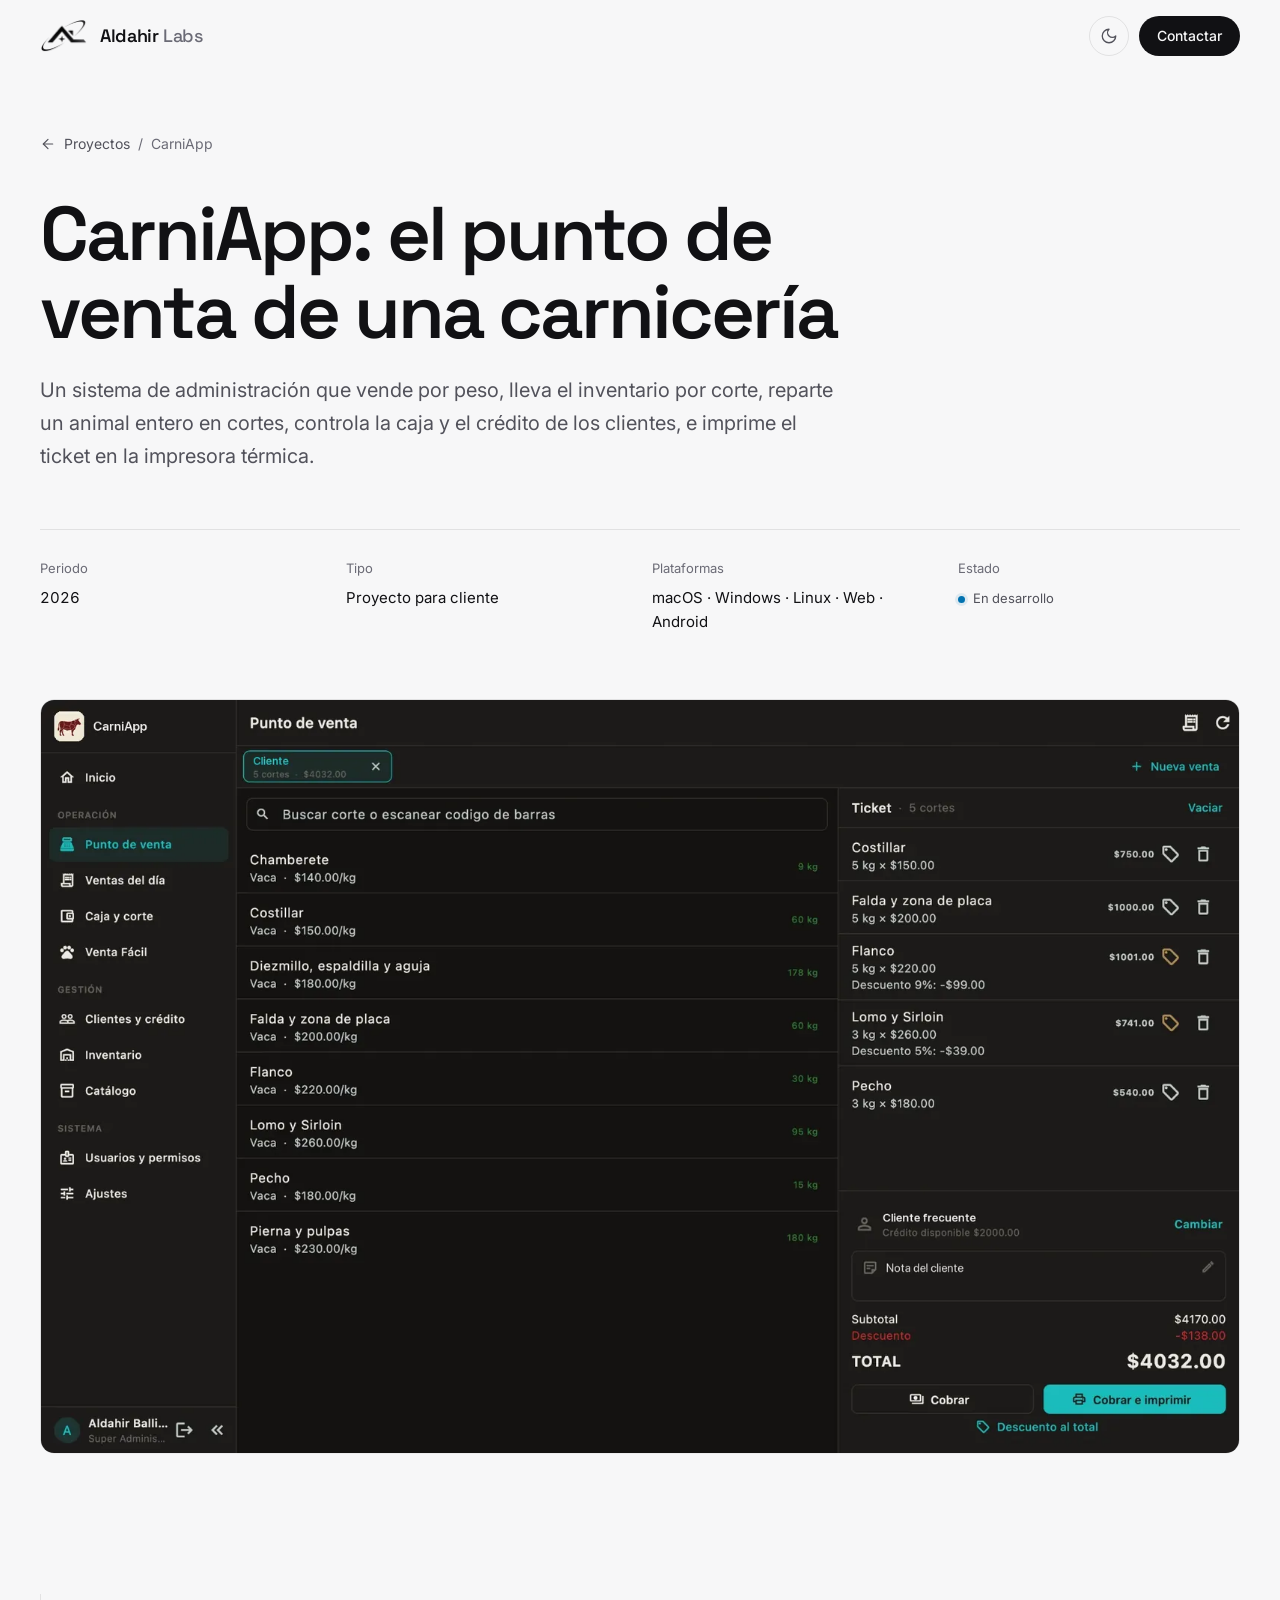
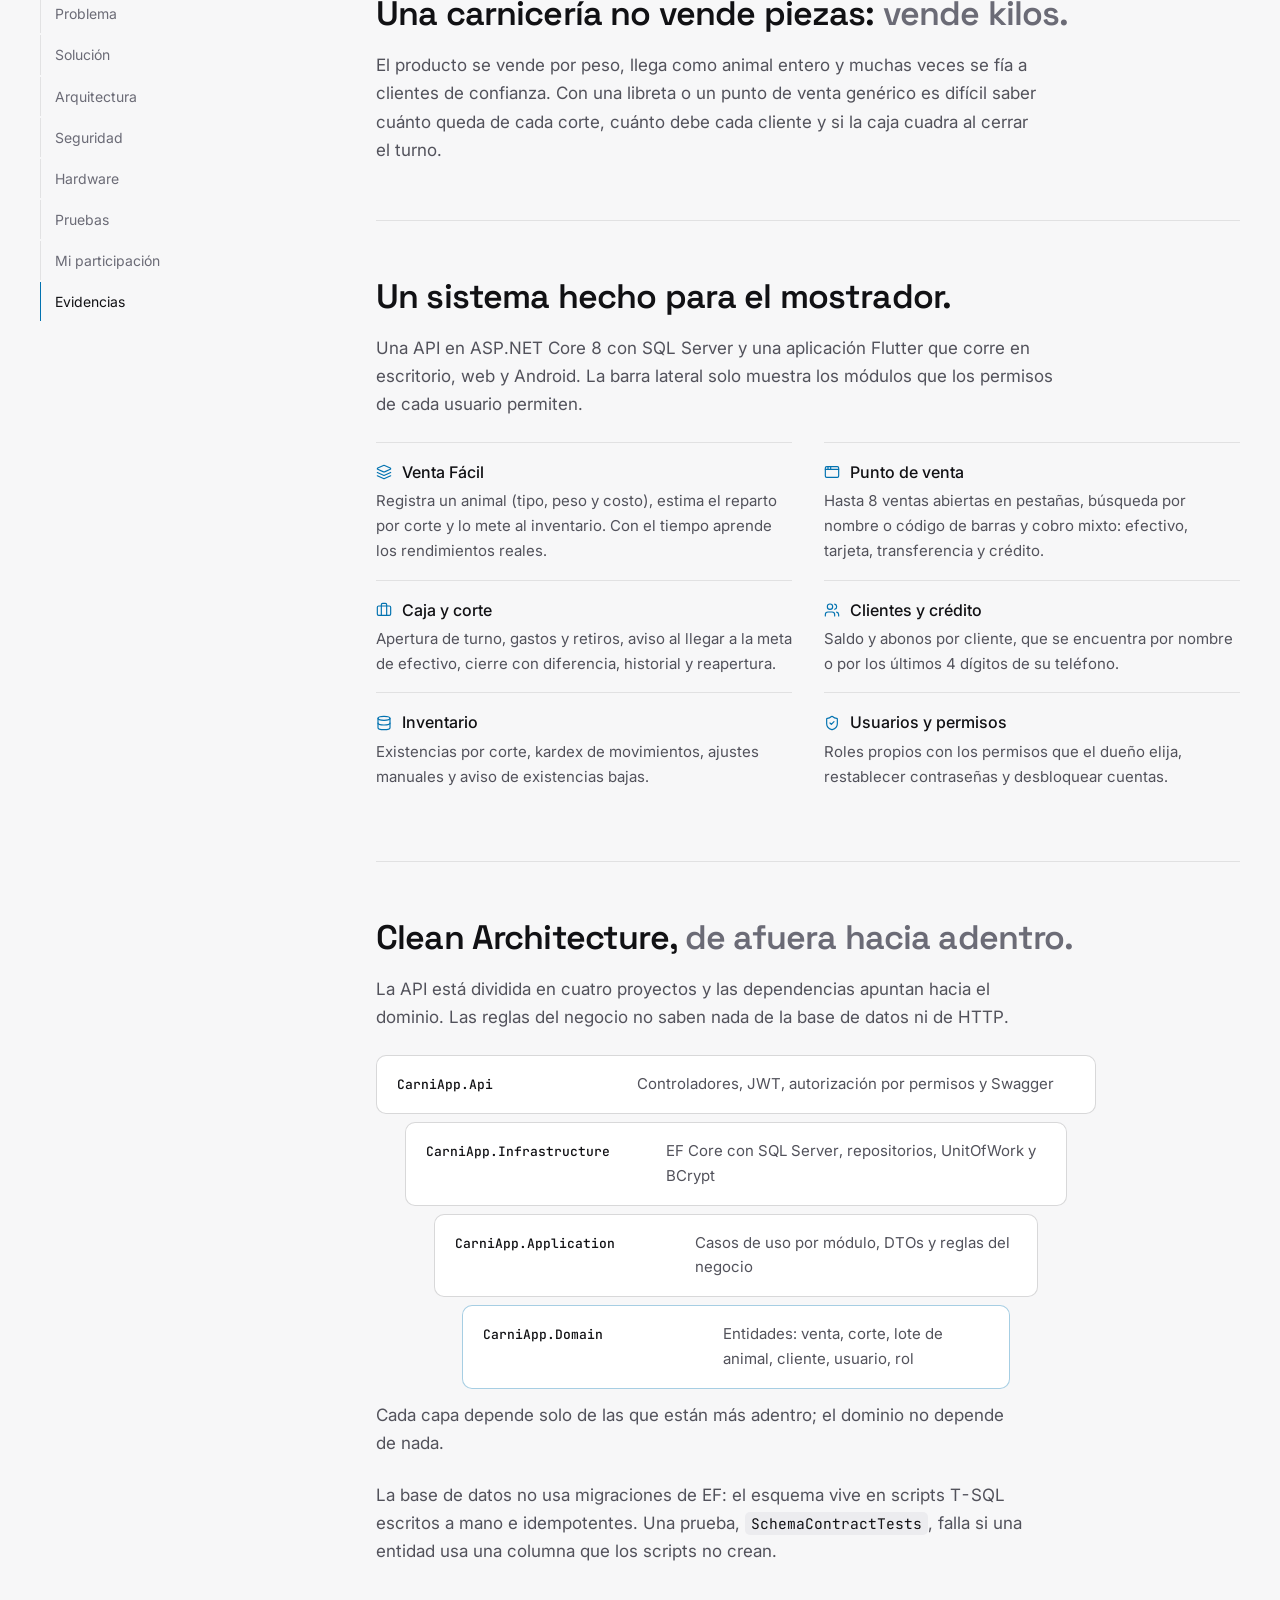
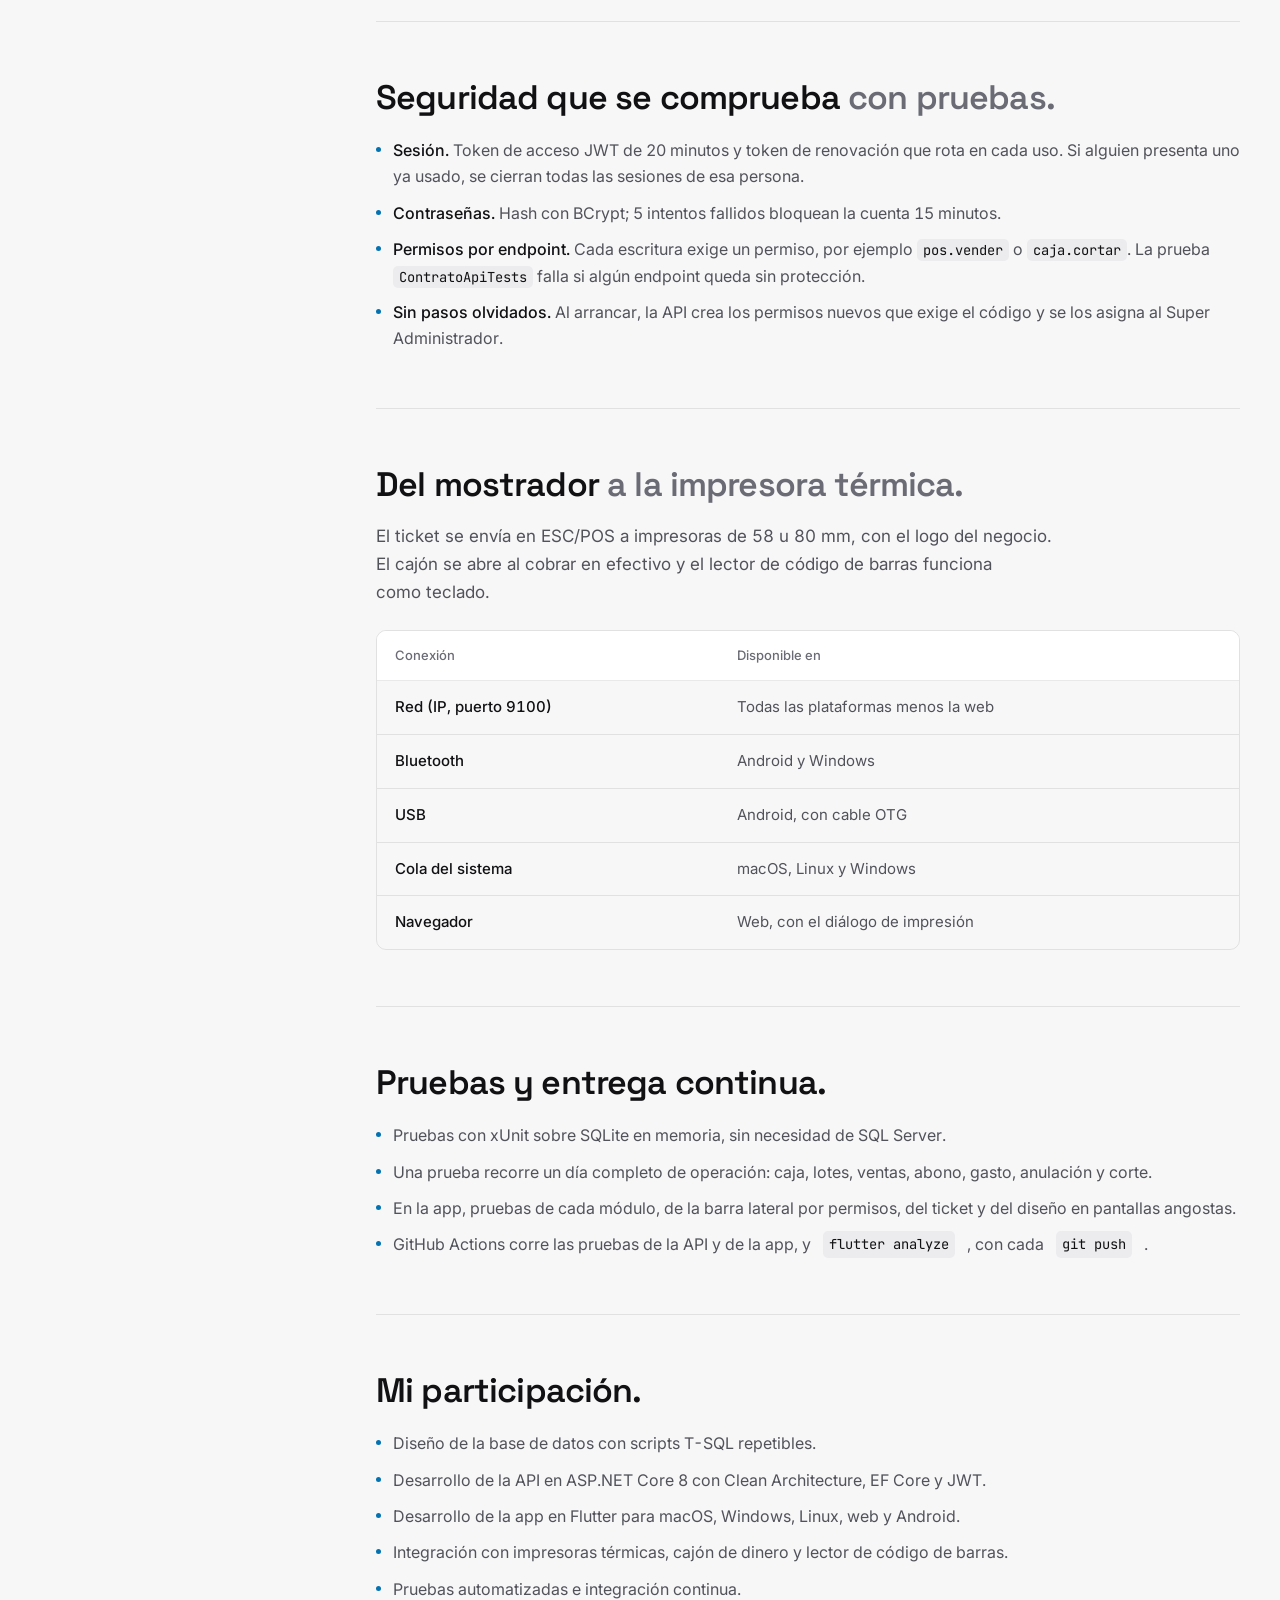
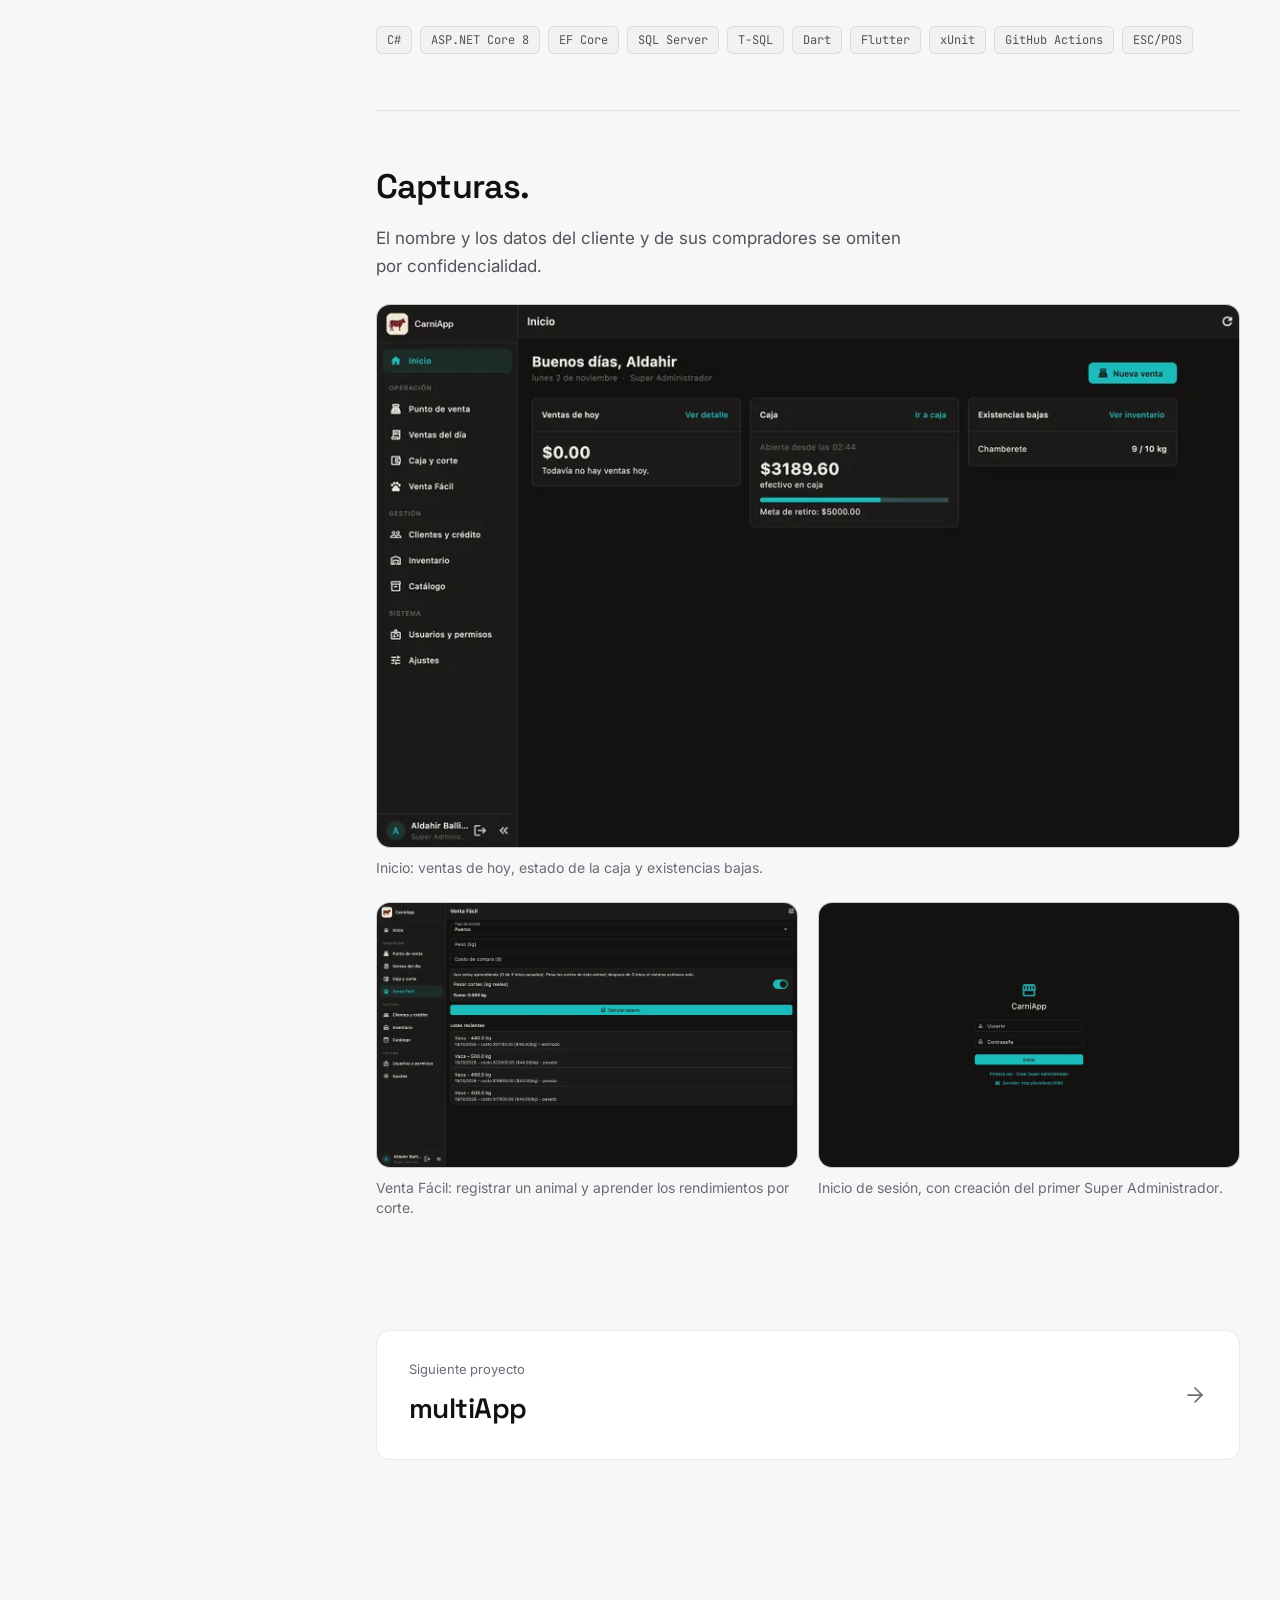
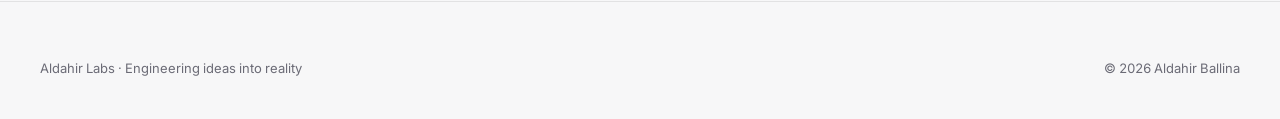
==== commit 4eeae900: "Capturas reales, logo de EDI 301 y descarga de la APK" ====
--- a/proyectos/carniapp.html
+++ b/proyectos/carniapp.html
@@ -75,8 +75,8 @@
 
     <div class="container">
       <figure class="case-figure" data-reveal="figure">
-        <div class="case-visual visual-carni">
-          <img src="../assets/img/projects/carniapp-icon-720.webp" alt="Ícono de CarniApp: silueta de una res dividida en cortes" width="720" height="720">
+        <div class="case-visual visual-shot">
+          <img src="../assets/img/shots/carniapp-pos-1600.webp" srcset="../assets/img/shots/carniapp-pos-900.webp 900w, ../assets/img/shots/carniapp-pos-1600.webp 1600w" sizes="(max-width: 1264px) 100vw, 1200px" alt="Punto de venta de CarniApp con un ticket de cinco cortes, descuentos por corte y botones para cobrar e imprimir" width="1600" height="1005">
         </div>
       </figure>
     </div>
@@ -180,12 +180,20 @@
 
           <article class="cs-section" id="evidencias">
             <h2 data-reveal="title">Capturas.</h2>
-            <p>El nombre y los datos del cliente se omiten por confidencialidad.</p>
-            <!-- TODO: reemplaza estos marcadores por capturas reales (<img src="../assets/img/projects/carniapp-pos.webp" alt="...">). -->
-            <div class="evidence-grid" data-reveal="list">
-              <div class="evidence wide">Punto de venta<br>próximamente</div>
-              <div class="evidence wide">Venta Fácil<br>próximamente</div>
-              <div class="evidence wide">Corte de caja<br>próximamente</div>
+            <p>El nombre y los datos del cliente y de sus compradores se omiten por confidencialidad.</p>
+            <div class="shots shots-desktop" data-reveal="list">
+              <figure class="shot">
+                <a href="../assets/img/shots/carniapp-inicio-1600.webp" target="_blank" rel="noopener" aria-label="Ver captura completa: Inicio: ventas de hoy, estado de la caja y existencias bajas."><img src="../assets/img/shots/carniapp-inicio-900.webp" alt="Pantalla de inicio de CarniApp con ventas de hoy, efectivo en caja y existencias bajas" width="900" height="565" loading="lazy"></a>
+                <figcaption>Inicio: ventas de hoy, estado de la caja y existencias bajas.</figcaption>
+              </figure>
+              <figure class="shot">
+                <a href="../assets/img/shots/carniapp-venta-facil-1600.webp" target="_blank" rel="noopener" aria-label="Ver captura completa: Venta Fácil: registrar un animal y aprender los rendimientos por corte."><img src="../assets/img/shots/carniapp-venta-facil-900.webp" alt="Pantalla Venta Fácil de CarniApp con el registro de un animal y los lotes recientes" width="900" height="565" loading="lazy"></a>
+                <figcaption>Venta Fácil: registrar un animal y aprender los rendimientos por corte.</figcaption>
+              </figure>
+              <figure class="shot">
+                <a href="../assets/img/shots/carniapp-login-1600.webp" target="_blank" rel="noopener" aria-label="Ver captura completa: Inicio de sesión, con creación del primer Super Administrador."><img src="../assets/img/shots/carniapp-login-900.webp" alt="Pantalla de inicio de sesión de CarniApp" width="900" height="565" loading="lazy"></a>
+                <figcaption>Inicio de sesión, con creación del primer Super Administrador.</figcaption>
+              </figure>
             </div>
           </article>
 
--- a/assets/css/styles.css
+++ b/assets/css/styles.css
@@ -613,6 +613,14 @@
 .visual-carni { background: #f2e8d6; border-color: transparent; }
 .visual-carni > img { width: 44%; max-width: 360px; }
 
+/* EDI 301: su logo sobre el azul institucional */
+.visual-edi-logo { background: #07476f; border-color: transparent; }
+.visual-edi-logo > img { width: 44%; max-width: 360px; }
+
+/* Portada con captura real del producto */
+.visual-shot { background: var(--elevated); }
+.visual-shot > img { width: 100%; height: 100%; object-fit: cover; object-position: top left; }
+
 /* multiApp: el gráfico destacado de la tienda */
 .visual-multi { background: #1f1832; }
 .visual-multi > img { width: 100%; height: 100%; object-fit: cover; }
@@ -936,6 +944,8 @@
   margin-bottom: 24px;
 }
 .cs-lead { font-size: clamp(17px, 1.6vw, 20px); color: var(--silver); max-width: 40em; }
+.cs-actions { display: flex; flex-wrap: wrap; align-items: center; gap: 12px 20px; margin-top: 32px; }
+.cs-actions-note { font-size: 14px; color: var(--muted); max-width: 34em; }
 .cs-meta {
   display: grid;
   grid-template-columns: repeat(4, 1fr);
@@ -949,8 +959,11 @@
 
 .case-figure { border: 1px solid var(--line); border-radius: var(--radius); overflow: hidden; }
 .case-figure .case-visual { border: 0; border-radius: 0; aspect-ratio: 21 / 9; }
-.case-figure .visual-carni { aspect-ratio: 21 / 8; }
-.case-figure .visual-carni > img { width: min(40%, 340px); }
+.case-figure .visual-carni,
+.case-figure .visual-edi-logo { aspect-ratio: 21 / 8; }
+.case-figure .visual-carni > img,
+.case-figure .visual-edi-logo > img { width: min(40%, 340px); }
+.case-figure .visual-shot { aspect-ratio: 1600 / 1005; }
 .case-figure .visual-multi { aspect-ratio: 1024 / 500; }
 
 .cs-body { display: grid; grid-template-columns: 3fr 9fr; gap: 48px; }
@@ -1029,21 +1042,24 @@
 .feature-list b .icon { width: 16px; height: 16px; color: var(--accent); }
 .feature-list span { display: block; font-size: 15px; color: var(--silver); }
 
-.evidence-grid { display: grid; grid-template-columns: repeat(3, 1fr); gap: 16px; margin-top: 24px; }
-.evidence {
-  aspect-ratio: 9 / 16;
-  max-height: 380px;
-  border: 1px dashed var(--line-strong);
+.shots { display: grid; gap: 24px 20px; margin-top: 24px; }
+.shots-desktop { grid-template-columns: 1fr 1fr; }
+.shots-desktop .shot:first-child { grid-column: 1 / -1; }
+.shots-phone { grid-template-columns: repeat(4, 1fr); }
+.shots-phone.shots-3 { grid-template-columns: repeat(3, 1fr); max-width: 760px; }
+.shot a {
+  display: block;
+  overflow: hidden;
+  border: 1px solid var(--line-strong);
   border-radius: var(--radius);
-  display: grid;
-  place-items: center;
-  text-align: center;
-  padding: 20px;
-  font-size: 13px;
-  color: var(--muted);
-  background: var(--chip-bg);
-}
-.evidence.wide { aspect-ratio: 16 / 10; }
+  background: var(--elevated);
+  transition: border-color var(--t) var(--ease);
+}
+.shots-phone .shot a { border-radius: 22px; }
+.shot a:hover { border-color: var(--accent-line); }
+.shot img { width: 100%; height: auto; transition: scale 700ms var(--ease-expo); }
+.shot a:hover img { scale: 1.02; }
+.shot figcaption { margin-top: 10px; font-size: 14px; line-height: 1.45; color: var(--muted); }
 
 .pub-list { display: grid; gap: 0; margin-top: 24px; }
 .pub { display: flex; gap: 16px; padding: 18px 0; border-top: 1px solid var(--line); }
@@ -1268,6 +1284,7 @@
 @media (prefers-reduced-motion: no-preference) {
   .cs-title { animation: title-in 1100ms var(--ease-expo) both; }
   .cs-lead { animation: fade-up 900ms var(--ease-expo) 200ms both; }
+  .cs-actions { animation: fade-up 900ms var(--ease-expo) 260ms both; }
   .cs-meta { animation: fade-up 900ms var(--ease-expo) 320ms both; }
 }
 
@@ -1353,7 +1370,8 @@
   .contact-card { border-radius: 16px; }
   .footer-top { flex-direction: column; align-items: flex-start; }
 
-  .evidence-grid { grid-template-columns: 1fr 1fr; }
+  .shots-desktop { grid-template-columns: 1fr; }
+  .shots-phone, .shots-phone.shots-3 { grid-template-columns: repeat(2, 1fr); }
   .next-case { padding: 22px; }
 }
 
